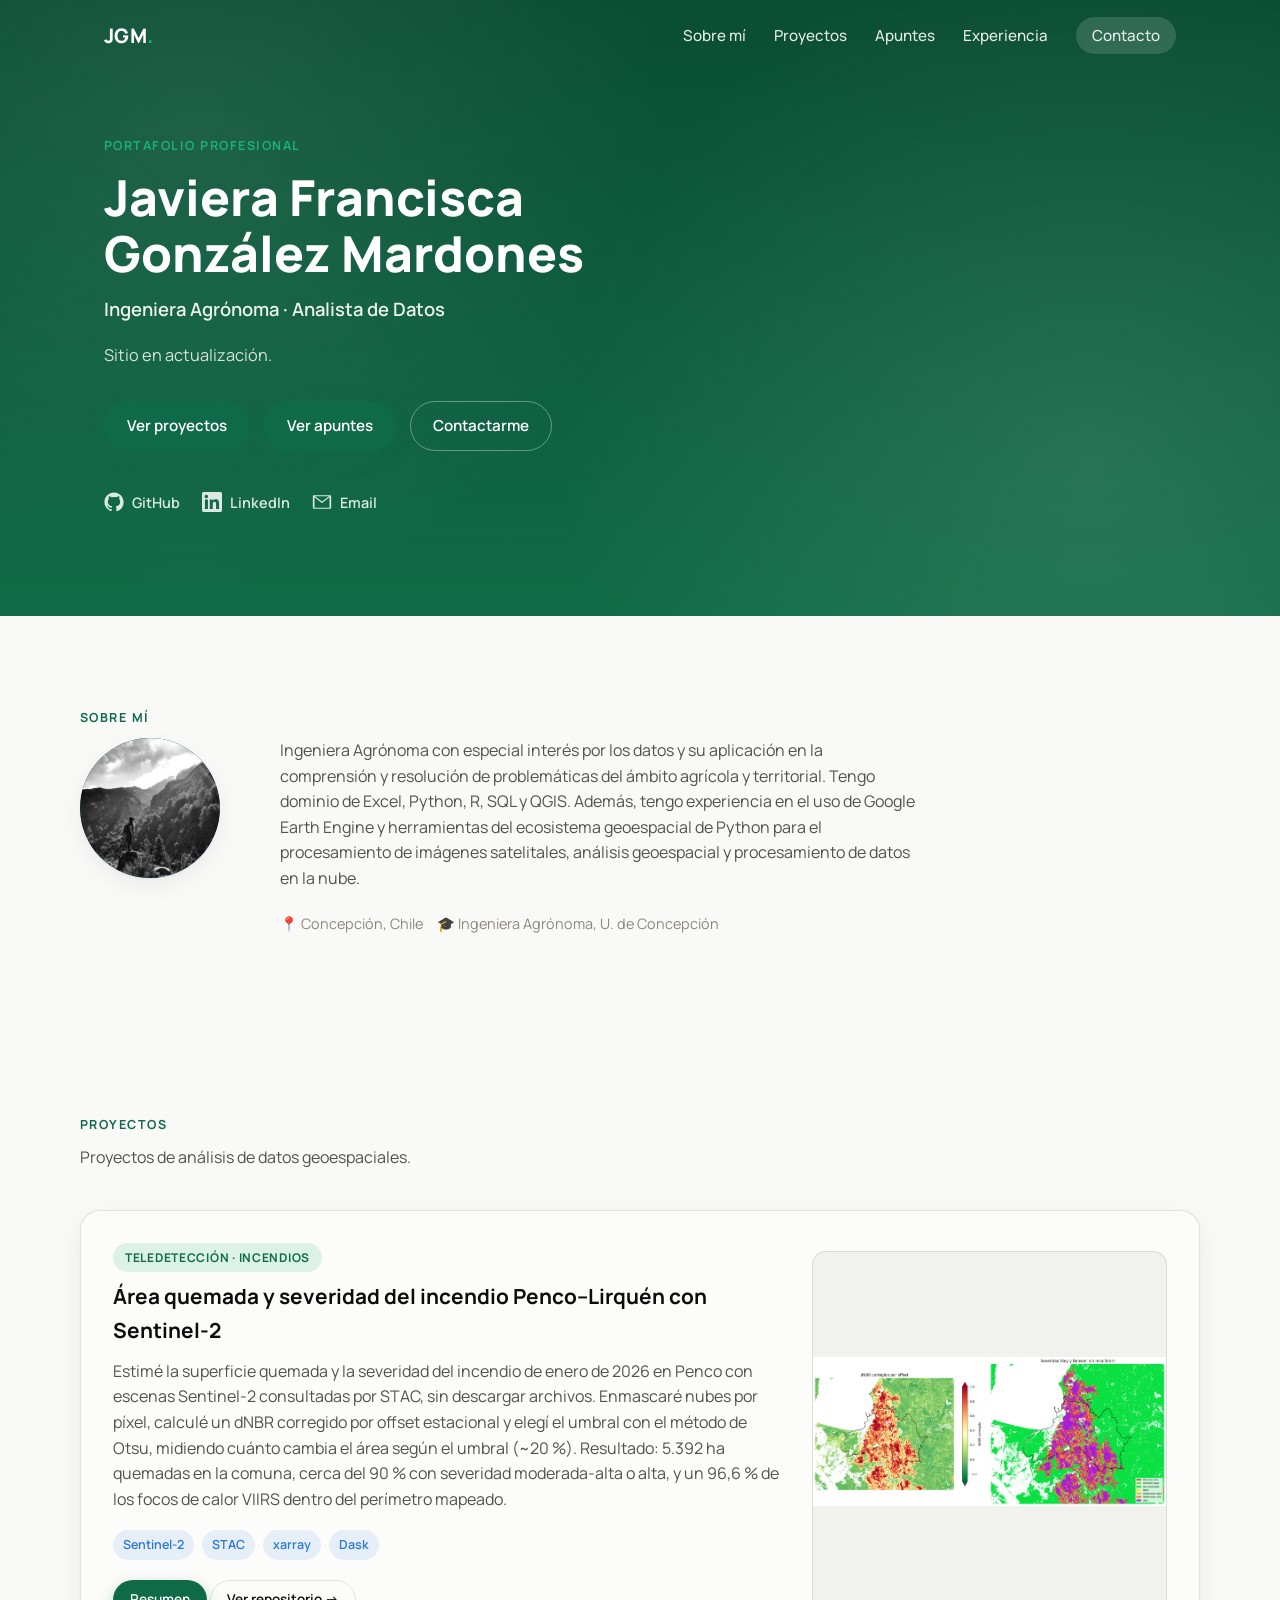
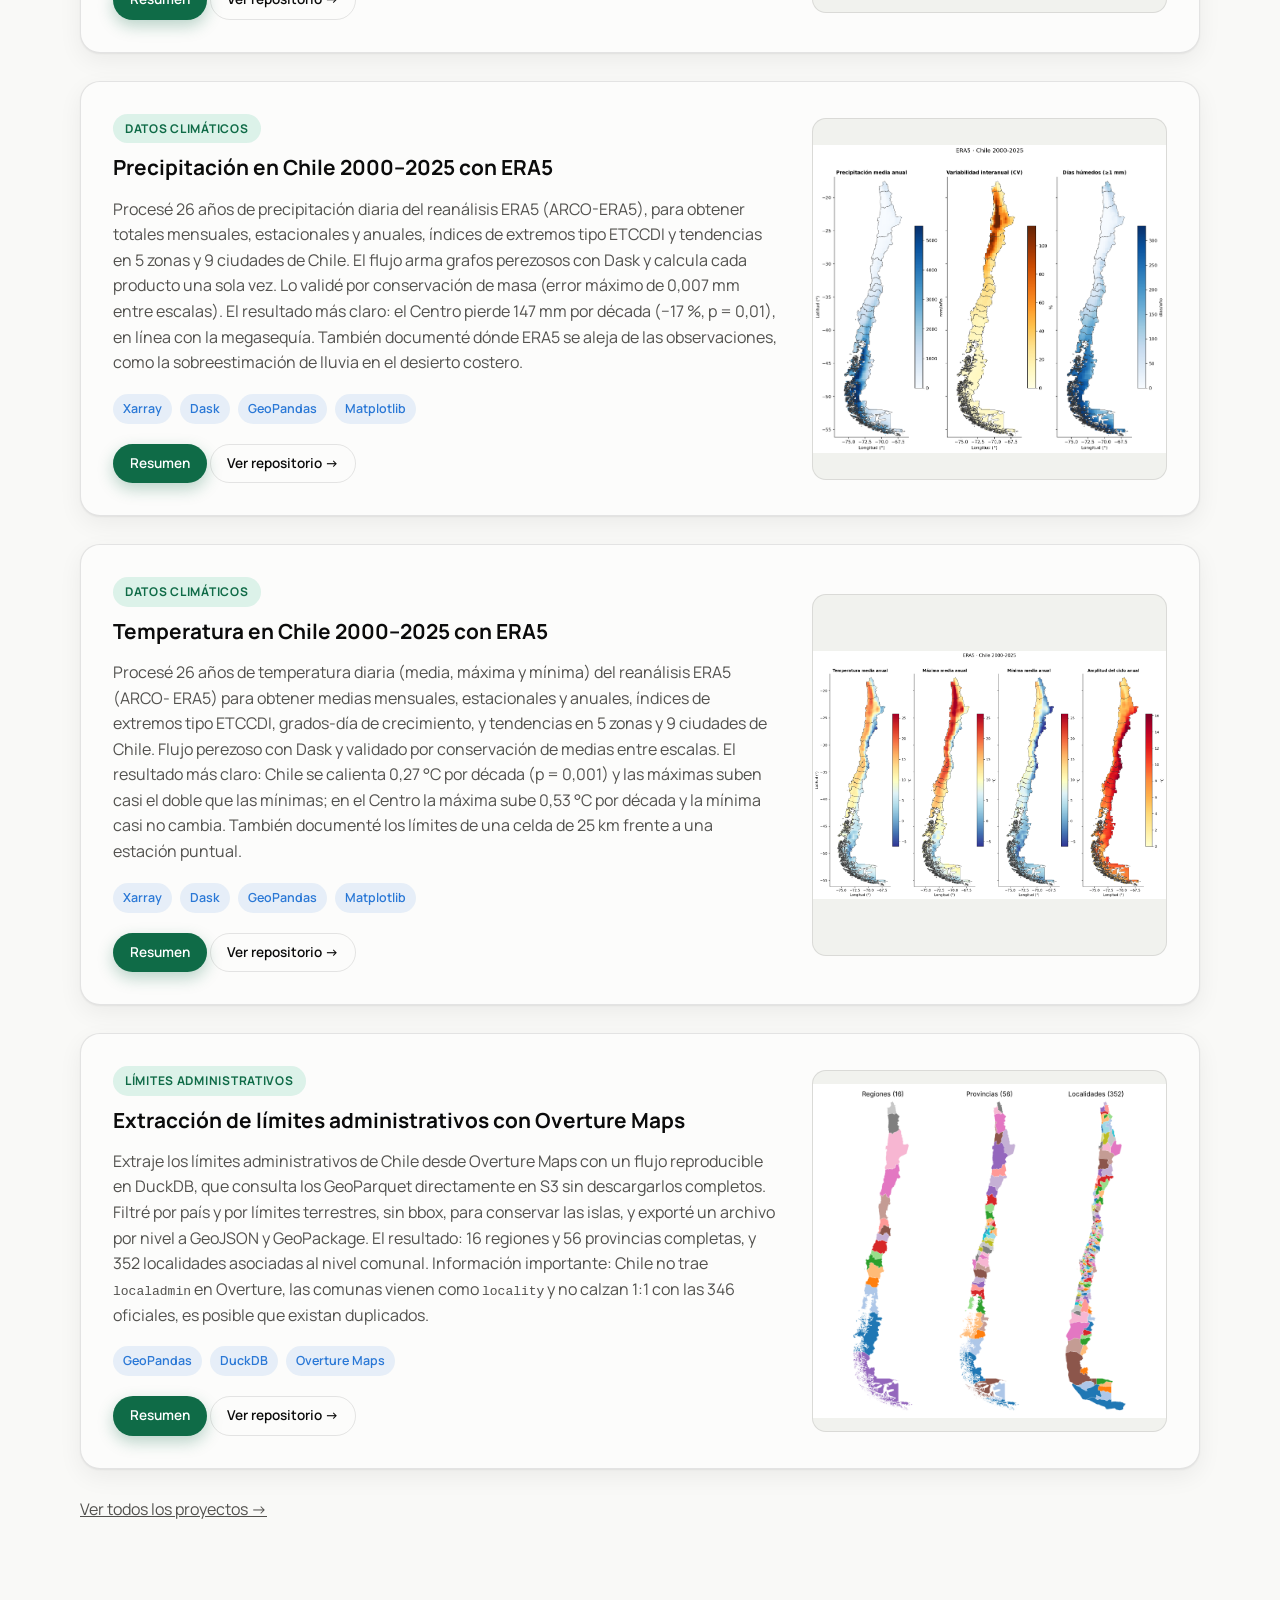
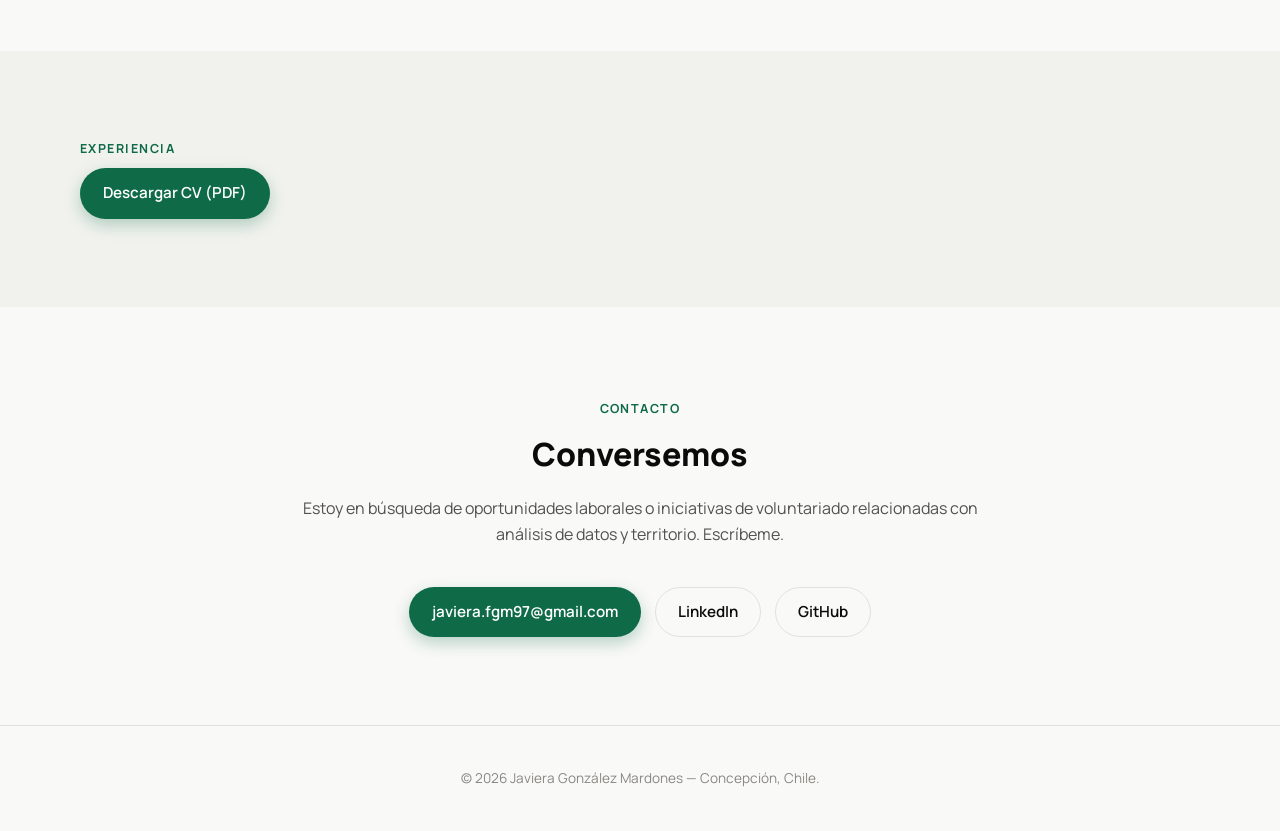
==== index.html @ 8bf99851 "act. foto perfil en index" ====
<!DOCTYPE html>
<html lang="es">
<head>
<meta charset="UTF-8">
<meta name="viewport" content="width=device-width, initial-scale=1.0">
<title>Javiera González Mardones — Portafolio</title>
<meta name="description" content="Portafolio de Javiera González Mardones, Ingeniera Agrónoma especializada en Ciencia de Datos para el sector agrícola y la gestión del territorio.">
<link rel="icon" href="assets/favicon.svg" type="image/svg+xml">
<link rel="preconnect" href="https://fonts.googleapis.com">
<link rel="preconnect" href="https://fonts.gstatic.com" crossorigin>
<link href="https://fonts.googleapis.com/css2?family=Manrope:wght@400;500;600;700;800&display=swap" rel="stylesheet">
<link rel="stylesheet" href="css/style.css">
</head>
<body>

<a class="skip-link" href="#contenido">Saltar al contenido</a>

<header class="site-header" id="inicio">
  <nav class="navbar" aria-label="Navegación principal">
    <a href="#inicio" class="logo">JGM<span class="logo-dot">.</span></a>
    <button class="nav-toggle" id="navToggle" aria-expanded="false" aria-controls="navMenu" aria-label="Abrir menú">
      <span></span><span></span><span></span>
    </button>
    <ul class="nav-menu" id="navMenu">
      <li><a href="#sobre-mi">Sobre mí</a></li>
      <li><a href="#proyectos">Proyectos</a></li>
      <li><a href="apuntes/">Apuntes</a></li>
      <li><a href="#experiencia">Experiencia</a></li>
      <li><a href="#contacto" class="nav-cta">Contacto</a></li>
    </ul>
  </nav>

  <div class="hero">
    <div class="hero-inner">
      <p class="hero-eyebrow">Portafolio profesional</p>
      <h1>Javiera Francisca<br>González Mardones</h1>
      <p class="hero-title">Ingeniera Agrónoma · Analista de Datos</p>
      <p class="hero-text">
        Sitio en actualización.
      </p>
      <div class="hero-actions">
        <a href="#proyectos" class="btn btn-primary">Ver proyectos</a>
        <a href="apuntes/" class="btn btn-primary">Ver apuntes</a>
        <a href="#contacto" class="btn btn-ghost">Contactarme</a>
      </div>
      <ul class="hero-social" aria-label="Enlaces sociales">
        <li>
          <a href="https://github.com/Zelaznog-J" target="_blank" rel="noopener">
            <svg viewBox="0 0 24 24" aria-hidden="true"><path d="M12 .5C5.65.5.5 5.65.5 12c0 5.08 3.29 9.39 7.86 10.91.58.11.79-.25.79-.56 0-.28-.01-1.02-.02-2-3.2.7-3.88-1.54-3.88-1.54-.52-1.33-1.28-1.68-1.28-1.68-1.04-.72.08-.7.08-.7 1.15.08 1.76 1.19 1.76 1.19 1.03 1.75 2.68 1.25 3.33.96.1-.75.4-1.25.73-1.53-2.55-.29-5.24-1.28-5.24-5.68 0-1.25.45-2.28 1.19-3.08-.12-.29-.51-1.46.11-3.05 0 0 .97-.31 3.18 1.18a11.1 11.1 0 0 1 5.79 0c2.2-1.49 3.17-1.18 3.17-1.18.63 1.59.24 2.76.12 3.05.74.8 1.19 1.83 1.19 3.08 0 4.41-2.7 5.38-5.27 5.67.42.36.78 1.07.78 2.16 0 1.56-.01 2.82-.01 3.2 0 .31.21.68.8.56A10.52 10.52 0 0 0 23.5 12C23.5 5.65 18.35.5 12 .5Z"/></svg>
            <span>GitHub</span>
          </a>
        </li>
        <li>
          <a href="https://www.linkedin.com/in/zelaznog-j" target="_blank" rel="noopener">
            <svg viewBox="0 0 24 24" aria-hidden="true"><path d="M20.45 20.45h-3.56v-5.57c0-1.33-.02-3.04-1.85-3.04-1.85 0-2.14 1.45-2.14 2.94v5.67H9.34V9h3.42v1.56h.05c.48-.9 1.64-1.85 3.38-1.85 3.61 0 4.28 2.38 4.28 5.47v6.27ZM5.34 7.43a2.07 2.07 0 1 1 0-4.13 2.07 2.07 0 0 1 0 4.13ZM7.12 20.45H3.56V9h3.56v11.45ZM22.22 0H1.77C.8 0 0 .78 0 1.75v20.5C0 23.22.8 24 1.77 24h20.45c.98 0 1.78-.78 1.78-1.75V1.75C24 .78 23.2 0 22.22 0Z"/></svg>
            <span>LinkedIn</span>
          </a>
        </li>
        <li>
          <a href="mailto:javiera.fgm97@gmail.com">
            <svg viewBox="0 0 24 24" aria-hidden="true"><path d="M2 4h20a1 1 0 0 1 1 1v14a1 1 0 0 1-1 1H2a1 1 0 0 1-1-1V5a1 1 0 0 1 1-1Zm19 2.4-8.53 6.4a1 1 0 0 1-1.2 0L3 6.4V19h18V6.4ZM3.5 5l8.5 6.4L20.5 5h-17Z"/></svg>
            <span>Email</span>
          </a>
        </li>
      </ul>
    </div>
  </div>
</header>

<main id="contenido">

  <section class="section" id="sobre-mi">
    <div class="section-inner reveal">
      <span class="section-kicker">Sobre mí</span>
      <div class="about-grid">
        <div class="about-avatar"><img src="assets/foto-perfil.png" alt="Fotografía de Javiera González Mardones" width="480" height="480"></div>
        <div class="about-body">
          <p>
            Ingeniera Agrónoma con especial interés por los datos y su aplicación 
            en la comprensión y resolución de problemáticas del ámbito agrícola y territorial. 
            Tengo dominio de Excel, Python, R, SQL y QGIS. Además, tengo experiencia en el
            uso de Google Earth Engine y herramientas del ecosistema geoespacial de Python para el 
            procesamiento de imágenes satelitales, análisis geoespacial y procesamiento de datos en la nube.
          </p>
          <div class="about-meta">
            <span>📍 Concepción, Chile</span>
            <span>🎓 Ingeniera Agrónoma, U. de Concepción</span>
          </div>
        </div>
      </div>
    </div>
  </section>

  <section class="section" id="proyectos">
    <div class="section-inner reveal">
      <span class="section-kicker">Proyectos</span>
      <p class="section-lead">
          Proyectos de análisis de datos geoespaciales.
      </p>
      
      <article class="project-featured">
        <div class="project-featured-text">
          <span class="project-tag">Teledetección · Incendios</span>
          <h3>Área quemada y severidad del incendio Penco–Lirquén con Sentinel-2</h3>
          <p>
            Estimé la superficie quemada y la severidad del incendio de
            enero de 2026 en Penco con escenas Sentinel-2 consultadas por
            STAC, sin descargar archivos. Enmascaré nubes por píxel, calculé
            un dNBR corregido por offset estacional y elegí el umbral con el
            método de Otsu, midiendo cuánto cambia el área según el umbral
            (~20 %). Resultado: 5.392 ha quemadas en la comuna, cerca del
            90 % con severidad moderada-alta o alta, y un 96,6 % de los
            focos de calor VIIRS dentro del perímetro mapeado.
          </p>
          <ul class="tool-list">
            <li>Sentinel-2</li>
            <li>STAC</li>
            <li>xarray</li>
            <li>Dask</li>
          </ul>
          <a class="btn btn-small btn-primary" href="proyectos/incendio-penco/">Resumen</a>
          <a class="btn btn-small btn-ghost" href="https://github.com/Zelaznog-J/incendio-penco-sentinel2" target="_blank" rel="noopener">Ver repositorio →</a>
        </div>
        <figure class="project-featured-image">
          <img src="proyectos/incendio-penco/img/01_dnbr_severidad.png" alt="Mapas de dNBR corregido y de severidad del incendio de Penco y Lirquén">
        </figure>
      </article>

      <article class="project-featured">
        <div class="project-featured-text">
          <span class="project-tag">Datos climáticos</span>
          <h3>Precipitación en Chile 2000–2025 con ERA5</h3>
          <p>
            Procesé 26 años de precipitación diaria del reanálisis ERA5 
            (ARCO-ERA5), para obtener totales mensuales, 
            estacionales y anuales, índices de extremos tipo ETCCDI y 
            tendencias en 5 zonas y 9 ciudades de Chile. El flujo arma 
            grafos perezosos con Dask y calcula cada producto una
            sola vez. Lo validé por conservación de masa (error máximo de
            0,007 mm entre escalas). El resultado más claro: el Centro pierde
            147 mm por década (−17 %, p = 0,01), en línea con la megasequía.
            También documenté dónde ERA5 se aleja de las observaciones, como
            la sobreestimación de lluvia en el desierto costero.
          </p>
          <ul class="tool-list">
            <li>Xarray</li>
            <li>Dask</li>
            <li>GeoPandas</li>
            <li>Matplotlib</li>

          </ul>
          <a class="btn btn-small btn-primary" href="proyectos/precipitacion-era5/">Resumen</a>
          <a class="btn btn-small btn-ghost" href="https://github.com/Zelaznog-J/exploring-era5-chile" target="_blank" rel="noopener">Ver repositorio →</a>
        </div>
        <figure class="project-featured-image">
          <img src="proyectos/precipitacion-era5/img/01_mapas_climatologia_anual.png" alt="Mapas de precipitación media anual, variabilidad interanual y días húmedos en Chile">
        </figure>
      </article>

      <article class="project-featured">
        <div class="project-featured-text">
          <span class="project-tag">Datos climáticos</span>
          <h3>Temperatura en Chile 2000–2025 con ERA5</h3>
          <p>
            Procesé 26 años de temperatura diaria (media, máxima y mínima) del
            reanálisis ERA5 (ARCO- ERA5) para obtener medias mensuales, estacionales
            y anuales, índices de extremos tipo ETCCDI, grados-día de
            crecimiento, y tendencias en 5 zonas y 9 ciudades de Chile.
            Flujo perezoso con Dask y validado por conservación de medias entre
            escalas. El resultado más claro: Chile se calienta 0,27 °C por
            década (p = 0,001) y las máximas suben casi el doble que las
            mínimas; en el Centro la máxima sube 0,53 °C por década y la
            mínima casi no cambia. También documenté los límites de una
            celda de 25 km frente a una estación puntual.
          </p>
          <ul class="tool-list">
            <li>Xarray</li>
            <li>Dask</li>
            <li>GeoPandas</li>
            <li>Matplotlib</li>

          </ul>
          <a class="btn btn-small btn-primary" href="proyectos/temperatura-era5/">Resumen</a>
          <a class="btn btn-small btn-ghost" href="https://github.com/Zelaznog-J/exploring-era5-chile" target="_blank" rel="noopener">Ver repositorio →</a>
        </div>
        <figure class="project-featured-image">
          <img src="proyectos/temperatura-era5/img/01_mapas_climatologia_anual.png" alt="Mapas de temperatura media, máxima y mínima anual y amplitud del ciclo anual en Chile">
        </figure>
      </article>

      <article class="project-featured">
        <div class="project-featured-text">
          <span class="project-tag">Límites administrativos</span>
          <h3>Extracción de límites administrativos con Overture Maps</h3>
          <p>
            Extraje los límites administrativos de Chile desde Overture Maps
            con un flujo reproducible en DuckDB, que consulta los
            GeoParquet directamente en S3 sin descargarlos completos. Filtré
            por país y por límites terrestres, sin bbox, para conservar las
            islas, y exporté un archivo por nivel a GeoJSON y GeoPackage. El
            resultado: 16 regiones y 56 provincias completas, y 352
            localidades asociadas al nivel comunal. Información importante:
            Chile no trae <code>localadmin</code> en Overture, las comunas
            vienen como <code>locality</code> y no calzan 1:1 con las 346
            oficiales, es posible que existan duplicados.
          </p>
          <ul class="tool-list">
            <li>GeoPandas</li>
            <li>DuckDB</li>
            <li>Overture Maps</li>
          </ul>
          <a class="btn btn-small btn-primary" href="proyectos/overture/">Resumen</a>
          <a class="btn btn-small btn-ghost" href="https://github.com/Zelaznog-J/adm_bounds_overture" target="_blank" rel="noopener">Ver repositorio →</a>
        </div>
        <figure class="project-featured-image">
          <img src="proyectos/overture/img/01_niveles_administrativos.png" alt="Mapa de Chile con límites administrativos de regiones, provincias y localidades extraídos de Overture Maps">
        </figure>
      </article>

      <p class="section-lead">
        <a href="proyectos/">Ver todos los proyectos →</a>
      </p>
    </div>
  </section>

  <section class="section section-alt" id="experiencia">
    <div class="section-inner reveal">
      <span class="section-kicker">Experiencia</span>
      <a class="btn btn-primary" href="assets/CV_Javiera_Gonzalez_Mardones.pdf" target="_blank" rel="noopener" download>Descargar CV (PDF)</a>
    </div>
  </section>

  <section class="section" id="contacto">
    <div class="section-inner reveal contact-inner">
      <span class="section-kicker">Contacto</span>
      <h2>Conversemos</h2>
      <p class="section-lead">
        Estoy en búsqueda de oportunidades laborales o iniciativas de
        voluntariado relacionadas con análisis de datos y territorio. Escríbeme.
      </p>
      <div class="contact-actions">
        <a class="btn btn-primary" href="mailto:javiera.fgm97@gmail.com">javiera.fgm97@gmail.com</a>
        <a class="btn btn-ghost" href="https://www.linkedin.com/in/zelaznog-j" target="_blank" rel="noopener">LinkedIn</a>
        <a class="btn btn-ghost" href="https://github.com/Zelaznog-J" target="_blank" rel="noopener">GitHub</a>
      </div>
    </div>
  </section>

</main>

<footer class="site-footer">
  <p>© <span id="year"></span> Javiera González Mardones — Concepción, Chile.</p>
</footer>

<script src="js/main.js"></script>
</body>
</html>
---- css/style.css ----
/* =========================================================
   Portafolio — Javiera González Mardones
   Design tokens (light default, dark via prefers-color-scheme)
   ========================================================= */
:root {
  color-scheme: light;
  --brand:        #0f6b47;
  --brand-dark:   #0a4d33;
  --brand-light:  #1baf7a;
  --accent-blue:  #2a78d6;
  --accent-aqua:  #1baf7a;

  --page:         #f9f9f7;
  --surface:      #fcfcfb;
  --surface-alt:  #f1f2ee;
  --text-primary: #0b0b0b;
  --text-secondary: #52514e;
  --text-muted:   #898781;
  --border:       rgba(11,11,11,0.10);
  --gridline:     #e1e0d9;

  --radius-lg: 20px;
  --radius-md: 14px;
  --radius-sm: 8px;
  --shadow-card: 0 1px 2px rgba(11,11,11,0.06), 0 8px 24px rgba(11,11,11,0.06);
  --font-ui: 'Manrope', system-ui, -apple-system, 'Segoe UI', sans-serif;
}

@media (prefers-color-scheme: dark) {
  :root:not([data-theme="light"]) {
    color-scheme: dark;
    --brand:        #1baf7a;
    --brand-dark:   #0f6b47;
    --brand-light:  #3fd39a;
    --accent-blue:  #3987e5;
    --accent-aqua:  #199e70;

    --page:         #0d0d0d;
    --surface:      #1a1a19;
    --surface-alt:  #17201b;
    --text-primary: #ffffff;
    --text-secondary: #c3c2b7;
    --text-muted:   #898781;
    --border:       rgba(255,255,255,0.10);
    --gridline:     #2c2c2a;
  }
}

* { box-sizing: border-box; }
html { scroll-behavior: smooth; }

body {
  margin: 0;
  background: var(--page);
  color: var(--text-primary);
  font-family: var(--font-ui);
  line-height: 1.6;
  -webkit-font-smoothing: antialiased;
}

img, svg { max-width: 100%; display: block; }
a { color: inherit; }

.skip-link {
  position: absolute;
  left: -999px;
  top: 0;
  background: var(--brand);
  color: #fff;
  padding: 10px 16px;
  border-radius: var(--radius-sm);
  z-index: 100;
}
.skip-link:focus { left: 16px; top: 16px; }

/* ---------- Buttons ---------- */
.btn {
  display: inline-flex;
  align-items: center;
  gap: 8px;
  padding: 12px 22px;
  border-radius: 999px;
  font-weight: 600;
  font-size: 0.95rem;
  text-decoration: none;
  border: 1px solid transparent;
  transition: transform 0.15s ease, box-shadow 0.15s ease, background 0.15s ease;
}
.btn:hover { transform: translateY(-1px); }
.btn-primary {
  background: var(--brand);
  color: #fff;
  box-shadow: 0 6px 16px rgba(15,107,71,0.28);
}
.btn-primary:hover { background: var(--brand-dark); }
.btn-ghost {
  background: transparent;
  color: var(--text-primary);
  border-color: var(--border);
}
.btn-ghost:hover { border-color: var(--brand); color: var(--brand); }
.btn-small { padding: 8px 16px; font-size: 0.85rem; }

/* ---------- Header / Nav ---------- */
.site-header {
  background: linear-gradient(180deg, var(--brand-dark) 0%, var(--brand) 100%);
  color: #fff;
  position: relative;
  overflow: hidden;
}
.site-header::after {
  content: "";
  position: absolute;
  inset: 0;
  background-image:
    radial-gradient(circle at 15% 20%, rgba(255,255,255,0.08) 0, transparent 40%),
    radial-gradient(circle at 85% 75%, rgba(255,255,255,0.10) 0, transparent 45%);
  pointer-events: none;
}

.navbar {
  max-width: 1120px;
  margin: 0 auto;
  padding: 20px 24px;
  display: flex;
  align-items: center;
  justify-content: space-between;
  position: relative;
  z-index: 2;
}
.logo {
  font-weight: 800;
  font-size: 1.25rem;
  text-decoration: none;
  color: #fff;
  letter-spacing: 0.02em;
}
.logo-dot { color: var(--brand-light); }

.nav-menu {
  list-style: none;
  display: flex;
  gap: 28px;
  margin: 0;
  padding: 0;
  align-items: center;
}
.nav-menu a {
  text-decoration: none;
  color: rgba(255,255,255,0.88);
  font-weight: 500;
  font-size: 0.95rem;
}
.nav-menu a:hover { color: #fff; }
.nav-cta {
  background: rgba(255,255,255,0.14);
  padding: 8px 16px;
  border-radius: 999px;
}

.nav-toggle {
  display: none;
  flex-direction: column;
  justify-content: center;
  gap: 5px;
  width: 40px;
  height: 40px;
  background: transparent;
  border: none;
  cursor: pointer;
  z-index: 3;
}
.nav-toggle span {
  display: block;
  height: 2px;
  background: #fff;
  border-radius: 2px;
  transition: transform 0.2s ease, opacity 0.2s ease;
}

.hero {
  max-width: 1120px;
  margin: 0 auto;
  padding: 64px 24px 96px;
  position: relative;
  z-index: 2;
}
.hero-inner { max-width: 640px; }
.hero-eyebrow {
  text-transform: uppercase;
  letter-spacing: 0.12em;
  font-size: 0.78rem;
  font-weight: 700;
  color: var(--brand-light);
  margin: 0 0 14px;
}
.hero h1 {
  font-size: clamp(2rem, 4.5vw, 3.1rem);
  line-height: 1.12;
  margin: 0 0 14px;
  font-weight: 800;
}
.hero-title {
  font-size: 1.15rem;
  font-weight: 600;
  color: rgba(255,255,255,0.92);
  margin: 0 0 18px;
}
.hero-text {
  color: rgba(255,255,255,0.82);
  font-size: 1.02rem;
  margin: 0 0 32px;
}
.hero-actions {
  display: flex;
  flex-wrap: wrap;
  gap: 14px;
  margin-bottom: 40px;
}
.hero-actions .btn-ghost {
  color: #fff;
  border-color: rgba(255,255,255,0.35);
}
.hero-actions .btn-ghost:hover {
  border-color: #fff;
  color: #fff;
  background: rgba(255,255,255,0.08);
}

.hero-social {
  list-style: none;
  display: flex;
  gap: 22px;
  padding: 0;
  margin: 0;
}
.hero-social a {
  display: inline-flex;
  align-items: center;
  gap: 8px;
  text-decoration: none;
  color: rgba(255,255,255,0.85);
  font-size: 0.9rem;
  font-weight: 600;
}
.hero-social a:hover { color: #fff; }
.hero-social svg { width: 20px; height: 20px; fill: currentColor; }

/* ---------- Sections ---------- */
.section { padding: 88px 24px; }
.section-alt { background: var(--surface-alt); }
.section-inner { max-width: 1120px; margin: 0 auto; }
.section-kicker {
  display: inline-block;
  text-transform: uppercase;
  letter-spacing: 0.12em;
  font-size: 0.78rem;
  font-weight: 700;
  color: var(--brand);
  margin-bottom: 10px;
}
#experiencia .section-kicker { display: block; }
.section h2 {
  font-size: clamp(1.5rem, 3vw, 2rem);
  margin: 0 0 16px;
  font-weight: 800;
}
.section-lead {
  color: var(--text-secondary);
  max-width: 680px;
  margin: 0 0 40px;
}

/* ---------- About ---------- */
.about-grid {
  display: grid;
  grid-template-columns: 160px 1fr;
  gap: 40px;
  align-items: start;
}
.about-avatar {
  width: 140px;
  height: 140px;
  border-radius: 50%;
  background: linear-gradient(135deg, var(--brand) 0%, var(--accent-blue) 100%);
  color: #fff;
  display: flex;
  align-items: center;
  justify-content: center;
  font-weight: 800;
  font-size: 1.8rem;
  letter-spacing: 0.04em;
  box-shadow: var(--shadow-card);
  overflow: hidden;
}
.about-avatar img {
  width: 100%;
  height: 100%;
  object-fit: cover;
  border-radius: 50%;
  display: block;
}
.about-body p { color: var(--text-secondary); margin: 0 0 16px; max-width: 640px; }
.about-meta {
  display: flex;
  flex-wrap: wrap;
  gap: 14px;
  margin-top: 20px;
  font-size: 0.9rem;
  color: var(--text-muted);
}

/* ---------- Skills ---------- */
.skills-grid {
  display: grid;
  grid-template-columns: repeat(auto-fit, minmax(220px, 1fr));
  gap: 20px;
}
.skill-card {
  background: var(--surface);
  border: 1px solid var(--border);
  border-radius: var(--radius-md);
  padding: 22px;
}
.skill-card h3 { margin: 0 0 14px; font-size: 1.02rem; }
.chip-list { list-style: none; margin: 0; padding: 0; display: flex; flex-wrap: wrap; gap: 8px; }
.chip {
  background: var(--surface-alt);
  border: 1px solid var(--border);
  color: var(--text-secondary);
  font-size: 0.82rem;
  font-weight: 600;
  padding: 6px 12px;
  border-radius: 999px;
}

/* ---------- Projects ---------- */
.project-featured {
  display: grid;
  grid-template-columns: minmax(0, 1.5fr) minmax(260px, 0.8fr);
  gap: 32px;
  background: var(--surface);
  border: 1px solid var(--border);
  border-radius: var(--radius-lg);
  padding: 32px;
  box-shadow: var(--shadow-card);
  margin-bottom: 28px;
  align-items: center;
}
.project-featured-image {
  display: flex;
  align-items: center;
  justify-content: center;
  margin: 0;
  overflow: hidden;
  background: var(--surface-alt);
  border: 1px solid var(--border);
  border-radius: var(--radius-md);
}
.project-featured-image img {
  display: block;
  width: 100%;
  height: clamp(220px, 32vw, 360px);
  object-fit: contain;
}
.project-featured-text h3 { margin: 8px 0 12px; font-size: 1.3rem; }
.project-featured-text p { color: var(--text-secondary); margin: 0 0 18px; }
.project-tag {
  display: inline-block;
  background: rgba(27,175,122,0.14);
  color: var(--brand);
  font-size: 0.75rem;
  font-weight: 700;
  text-transform: uppercase;
  letter-spacing: 0.06em;
  padding: 5px 12px;
  border-radius: 999px;
}
.tool-list {
  list-style: none;
  display: flex;
  flex-wrap: wrap;
  gap: 8px;
  padding: 0;
  margin: 0 0 20px;
}
.tool-list li {
  font-size: 0.78rem;
  font-weight: 600;
  color: var(--accent-blue);
  background: rgba(42,120,214,0.10);
  padding: 5px 10px;
  border-radius: 999px;
}
#map {
  height: 300px;
  border-radius: var(--radius-md);
  border: 1px solid var(--border);
}
.map-legend {
  list-style: none;
  display: flex;
  flex-wrap: wrap;
  gap: 14px;
  padding: 0;
  margin: 12px 2px 0;
  font-size: 0.82rem;
  color: var(--text-secondary);
}
.map-legend li { display: inline-flex; align-items: center; gap: 6px; }
.map-legend .swatch {
  width: 12px;
  height: 12px;
  border-radius: 3px;
  display: inline-block;
}
.map-caption {
  font-size: 0.78rem;
  color: var(--text-muted);
  margin: 8px 2px 0;
}

.project-grid {
  display: grid;
  grid-template-columns: repeat(auto-fit, minmax(300px, 1fr));
  gap: 24px;
}
.project-card {
  background: var(--surface);
  border: 1px solid var(--border);
  border-radius: var(--radius-lg);
  padding: 26px;
  box-shadow: var(--shadow-card);
  display: flex;
  flex-direction: column;
}
.project-card h3 { margin: 10px 0 10px; font-size: 1.08rem; }
.project-card p { color: var(--text-secondary); margin: 0 0 16px; flex-grow: 0; }
.chart-wrap { margin-bottom: 18px; }
.project-card .tool-list { margin-top: auto; margin-bottom: 18px; }

/* ---------- Experience ---------- */
.exp-grid {
  display: grid;
  grid-template-columns: repeat(auto-fit, minmax(240px, 1fr));
  gap: 20px;
}
.exp-card {
  background: var(--surface);
  border: 1px solid var(--border);
  border-left: 4px solid var(--brand);
  border-radius: var(--radius-md);
  padding: 22px;
}
.exp-card h3 { margin: 0 0 10px; font-size: 1.02rem; }
.exp-card p { margin: 0; color: var(--text-secondary); font-size: 0.92rem; }

/* ---------- Contact ---------- */
.contact-inner { text-align: center; }
.contact-inner .section-lead { margin-left: auto; margin-right: auto; }
.contact-actions {
  display: flex;
  flex-wrap: wrap;
  justify-content: center;
  gap: 14px;
}

/* ---------- Footer ---------- */
.site-footer {
  text-align: center;
  padding: 28px 24px;
  color: var(--text-muted);
  font-size: 0.85rem;
  border-top: 1px solid var(--border);
}

/* ---------- Scroll reveal ---------- */
.reveal {
  opacity: 0;
  transform: translateY(16px);
  transition: opacity 0.6s ease, transform 0.6s ease;
}
.reveal.is-visible { opacity: 1; transform: translateY(0); }

/* ---------- Responsive ---------- */
@media (max-width: 860px) {
  .about-grid { grid-template-columns: 1fr; }
  .about-avatar { width: 100px; height: 100px; font-size: 1.4rem; }
  .project-featured { grid-template-columns: 1fr; }
  .project-featured-image img { height: 260px; }
}

@media (max-width: 720px) {
  .nav-toggle { display: flex; }
  .nav-menu {
    position: absolute;
    top: 100%;
    left: 0;
    right: 0;
    flex-direction: column;
    align-items: flex-start;
    gap: 4px;
    background: var(--brand-dark);
    padding: 16px 24px 24px;
    max-height: 0;
    overflow: hidden;
    transition: max-height 0.25s ease;
  }
  .nav-menu.is-open { max-height: 320px; padding-top: 16px; }
  .nav-menu li { width: 100%; }
  .nav-menu a { display: block; padding: 10px 0; }
  .nav-cta { display: inline-block; }
}
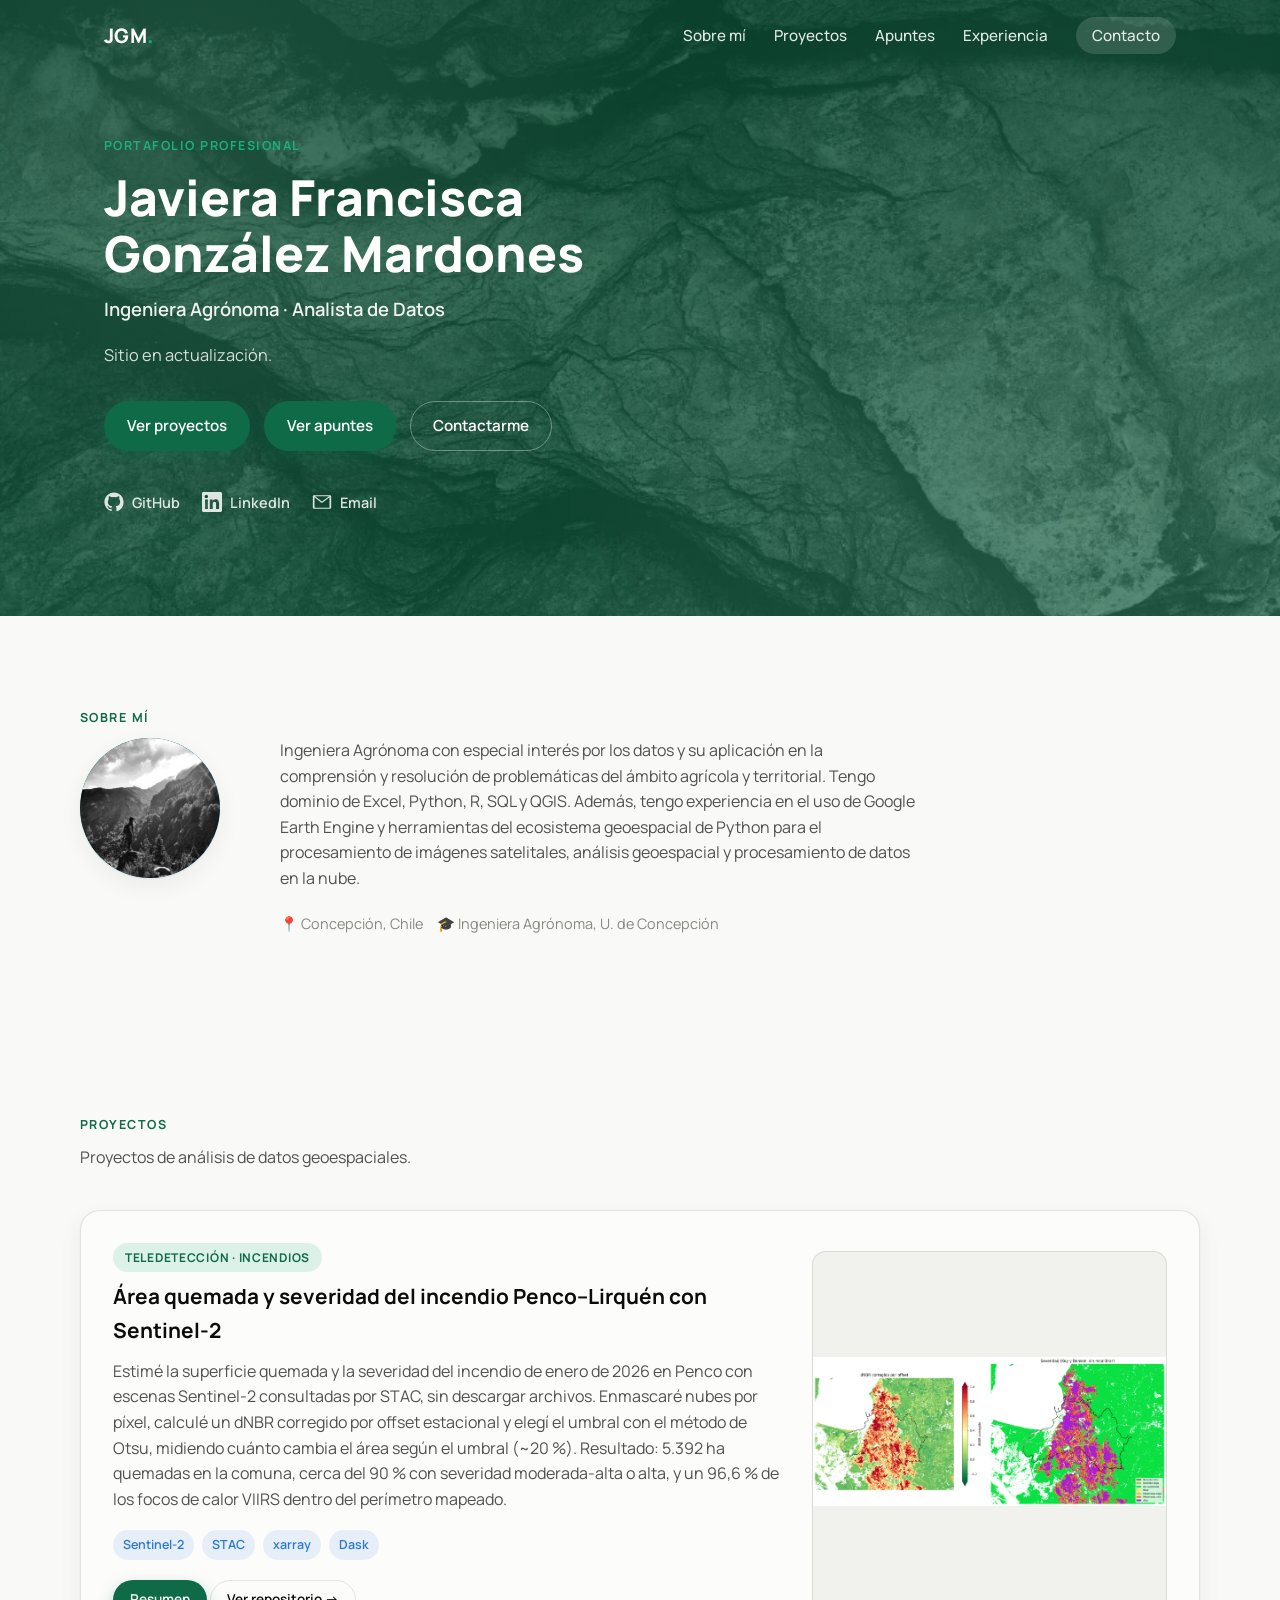
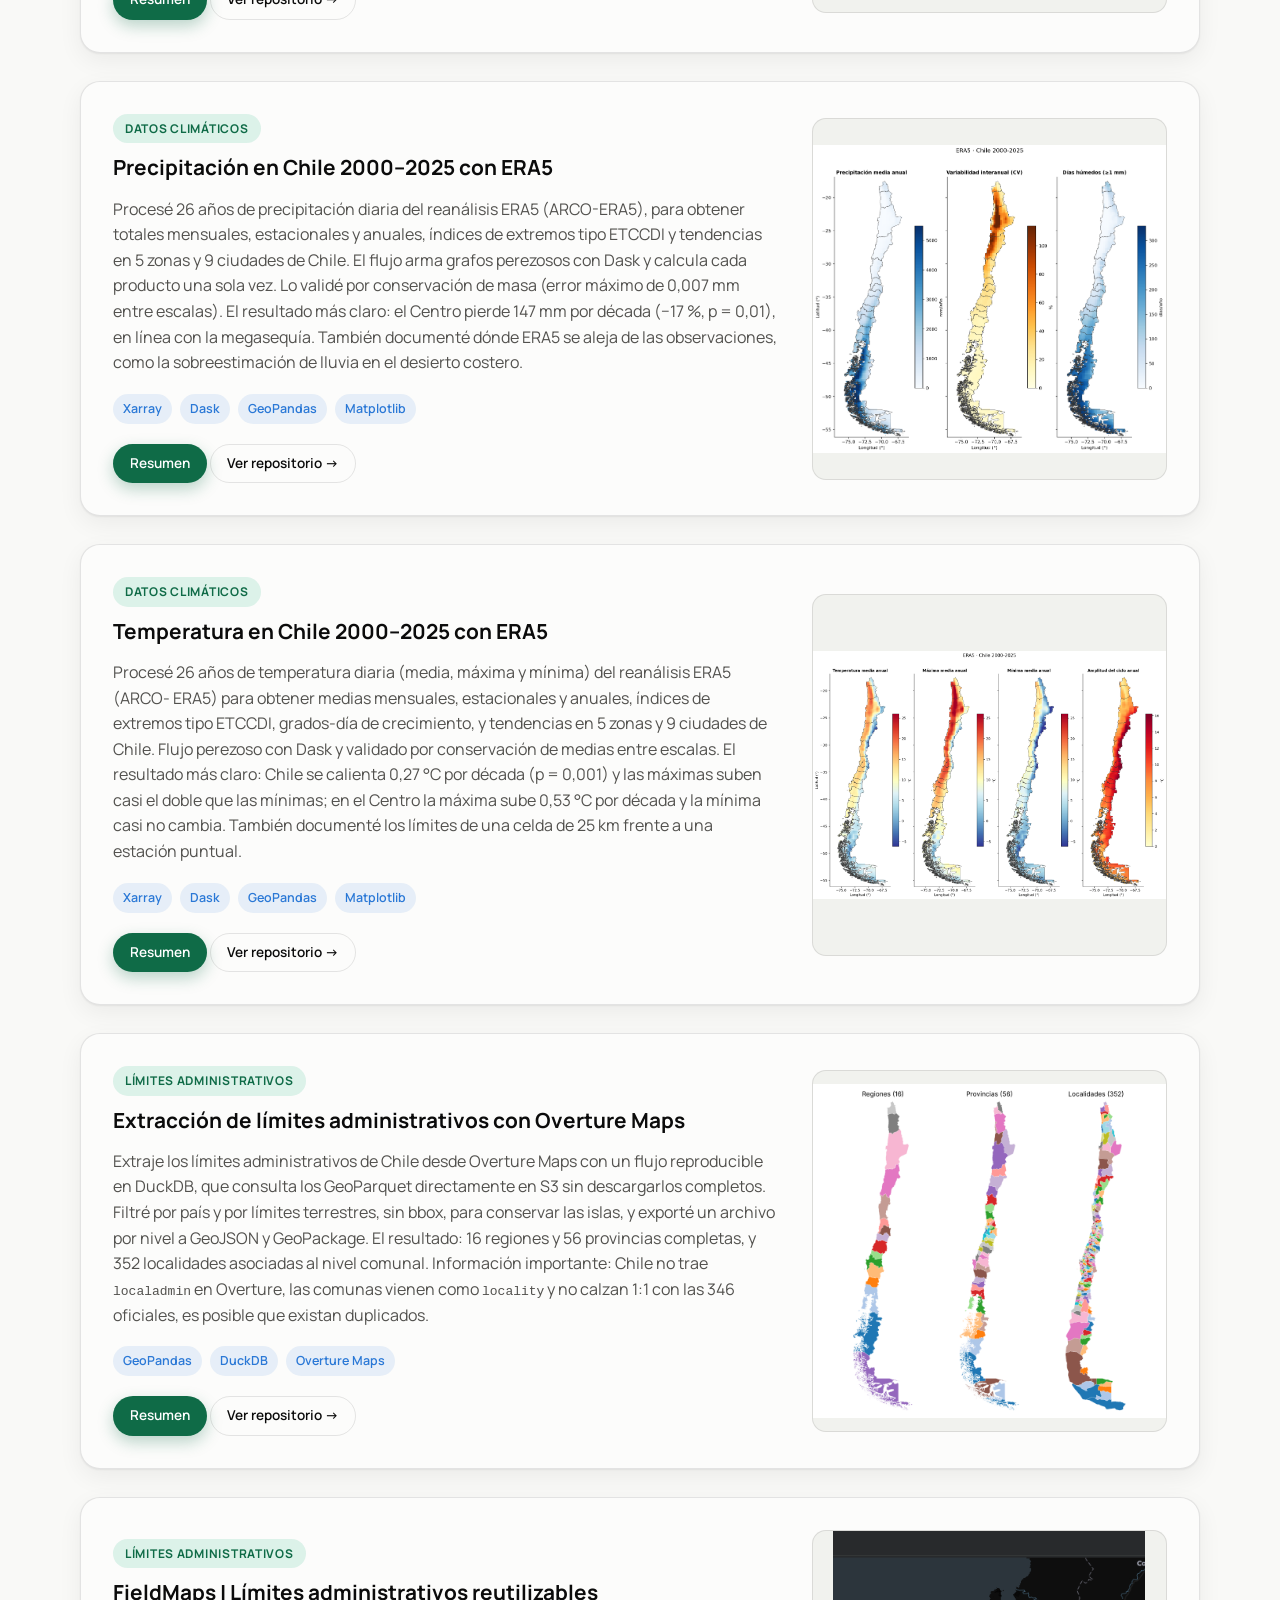
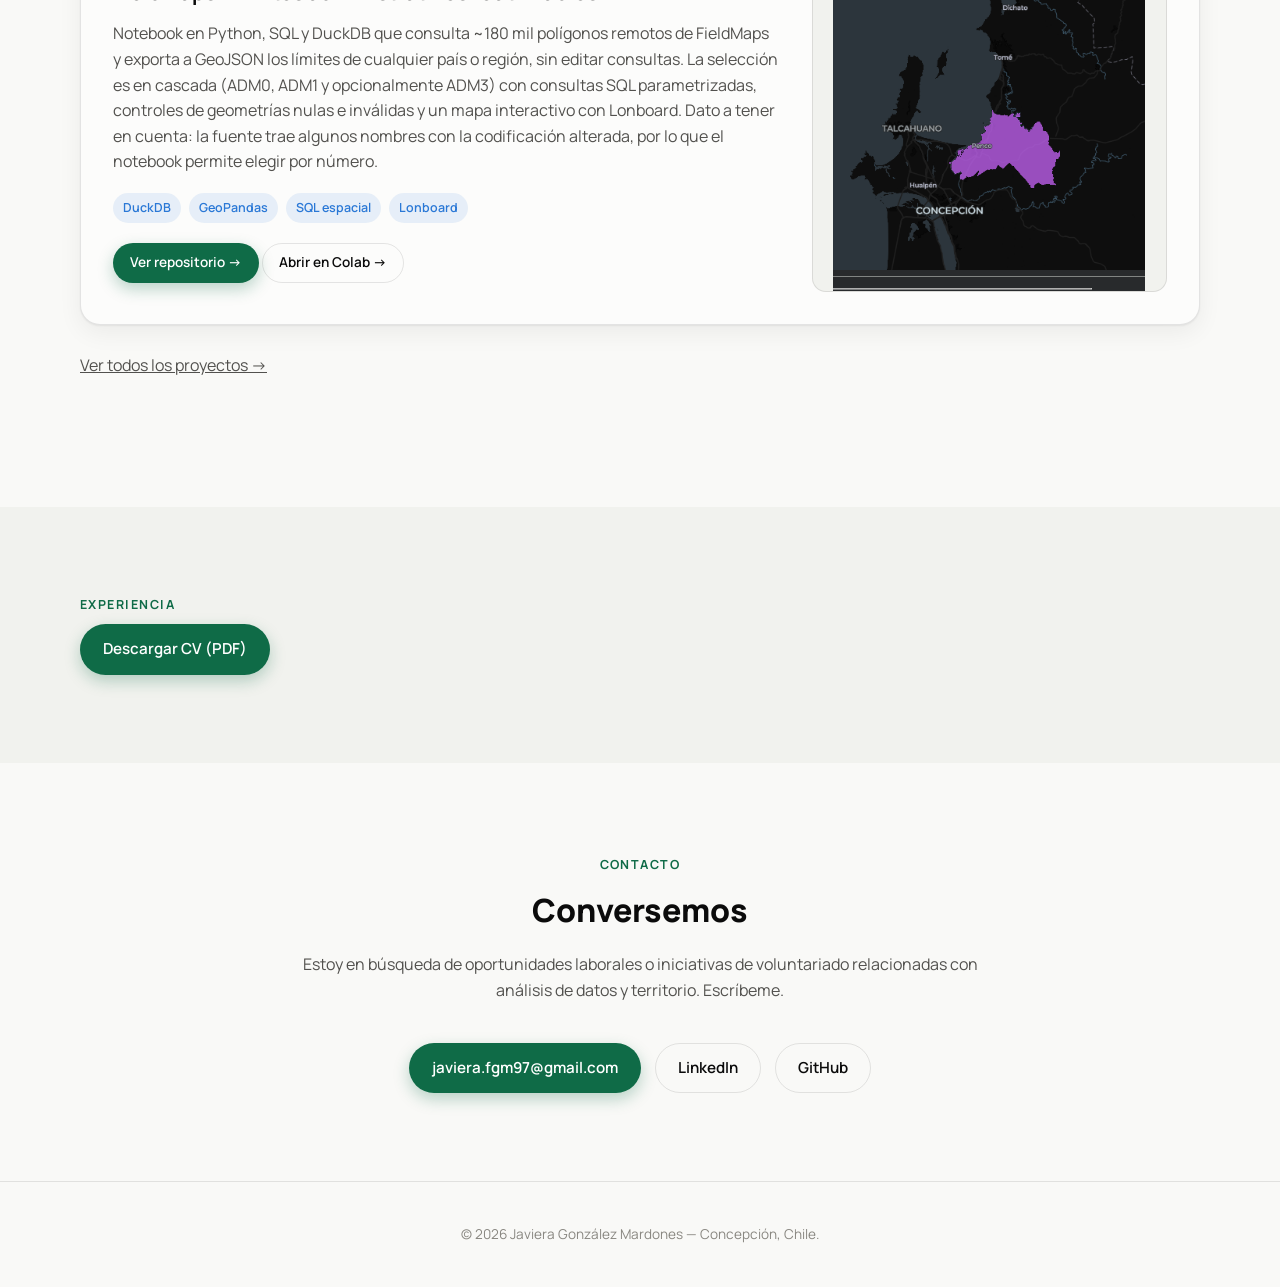
==== commit 4c0aa704: "add proyect" ====
--- a/index.html
+++ b/index.html
@@ -217,6 +217,34 @@
         </figure>
       </article>
 
+      <article class="project-featured">
+        <div class="project-featured-text">
+          <span class="project-tag">Límites administrativos</span>
+          <h3>FieldMaps | Límites administrativos reutilizables</h3>
+          <p>
+            Notebook en Python, SQL y DuckDB que consulta ~180 mil polígonos
+            remotos de FieldMaps y exporta a GeoJSON los límites de cualquier
+            país o región, sin editar consultas. La selección es en cascada
+            (ADM0, ADM1 y opcionalmente ADM3) con consultas SQL parametrizadas,
+            controles de geometrías nulas e inválidas y un mapa interactivo
+            con Lonboard. Dato a tener en cuenta: la fuente trae algunos
+            nombres con la codificación alterada, por lo que el notebook
+            permite elegir por número.
+          </p>
+          <ul class="tool-list">
+            <li>DuckDB</li>
+            <li>GeoPandas</li>
+            <li>SQL espacial</li>
+            <li>Lonboard</li>
+          </ul>
+          <a class="btn btn-small btn-primary" href="https://github.com/Zelaznog-J/fieldmaps_boundaries" target="_blank" rel="noopener">Ver repositorio →</a>
+          <a class="btn btn-small btn-ghost" href="https://colab.research.google.com/github/Zelaznog-J/fieldmaps_boundaries/blob/main/FieldMaps_geoboundaries_reutilizable.ipynb" target="_blank" rel="noopener">Abrir en Colab →</a>
+        </div>
+        <figure class="project-featured-image">
+          <img src="img/fieldmaps-penco.png" alt="Mapa interactivo de la comuna de Penco, Región del Biobío, generado con Lonboard a partir de los límites de FieldMaps">
+        </figure>
+      </article>
+
       <p class="section-lead">
         <a href="proyectos/">Ver todos los proyectos →</a>
       </p>
--- a/css/style.css
+++ b/css/style.css
@@ -103,7 +103,17 @@
 
 /* ---------- Header / Nav ---------- */
 .site-header {
-  background: linear-gradient(180deg, var(--brand-dark) 0%, var(--brand) 100%);
+  background-color: var(--brand-dark); /* respaldo mientras carga la imagen */
+  background-image:
+    linear-gradient(
+      180deg,
+      color-mix(in srgb, var(--brand-dark) 80%, transparent) 0%,
+      color-mix(in srgb, var(--brand) 60%, transparent) 100%
+    ),
+    url("../img/hero.webp");
+  background-size: cover;
+  background-position: center;
+  background-repeat: no-repeat;
   color: #fff;
   position: relative;
   overflow: hidden;
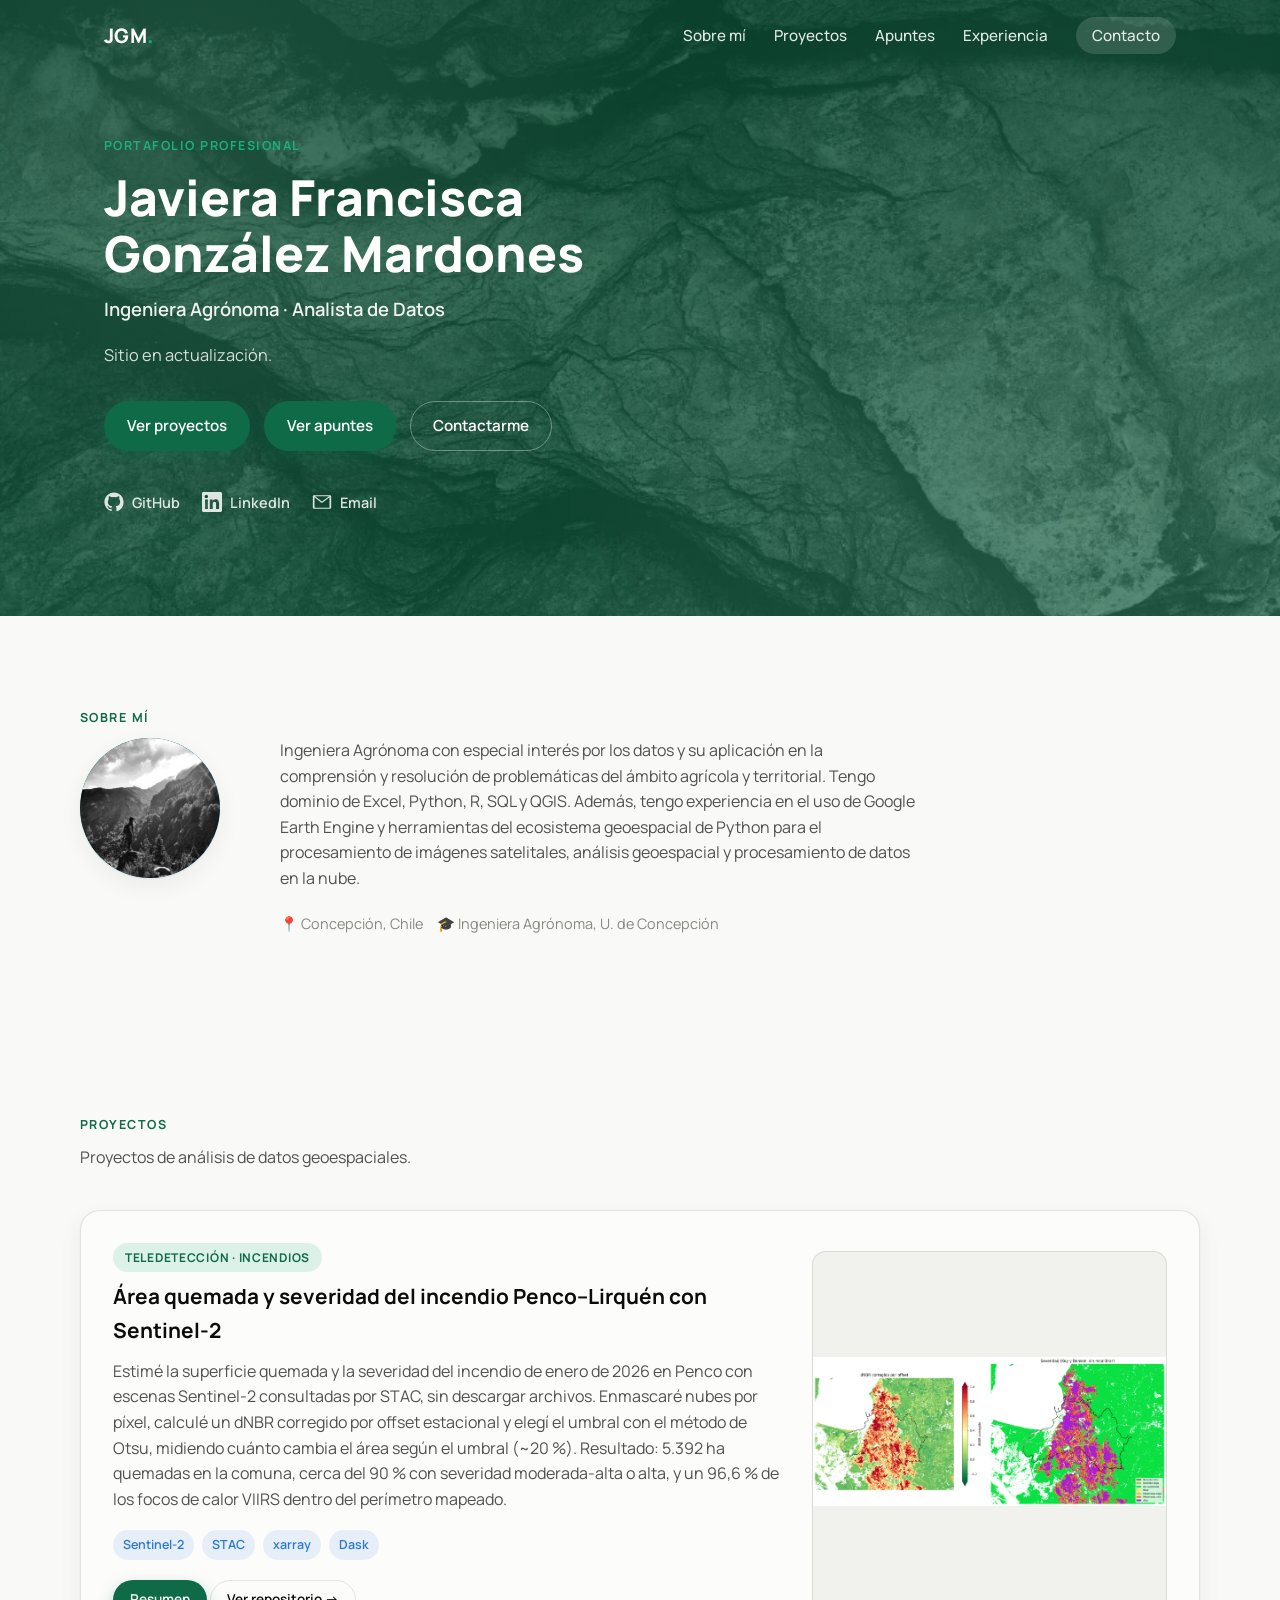
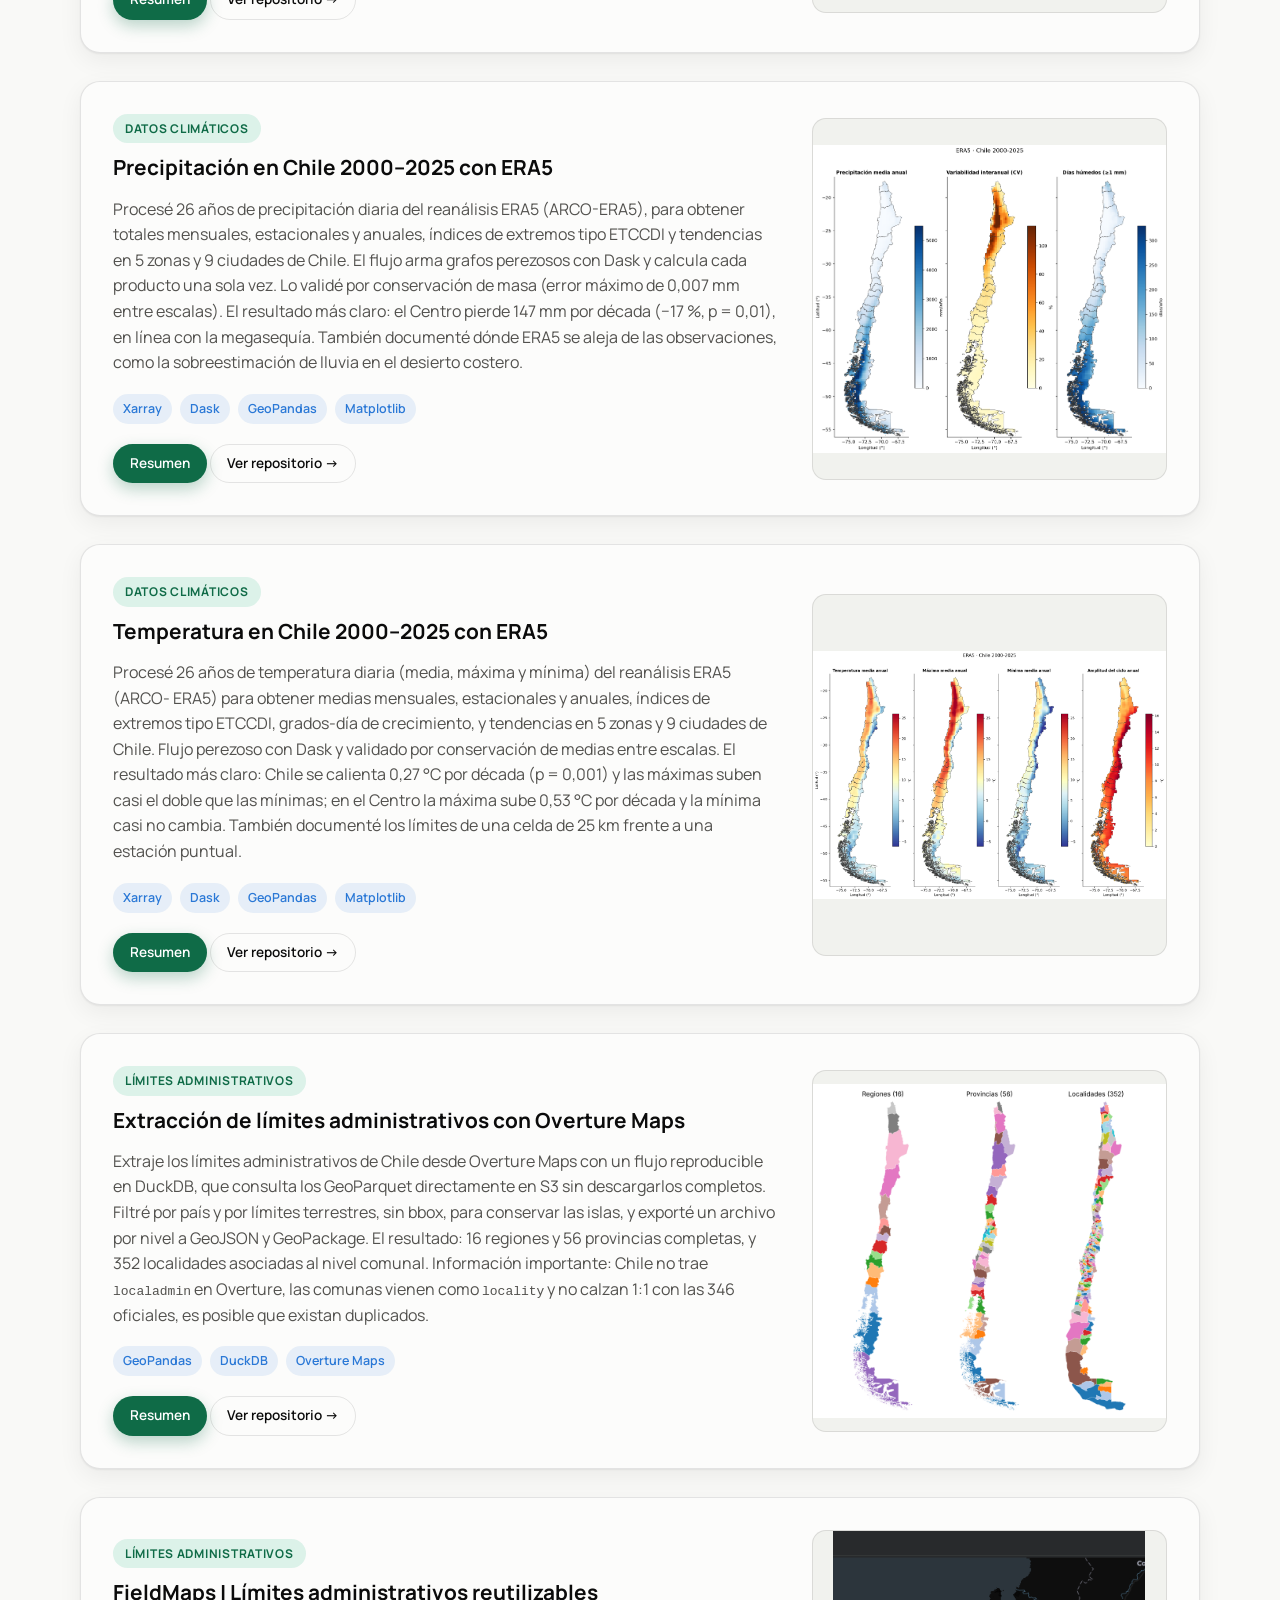
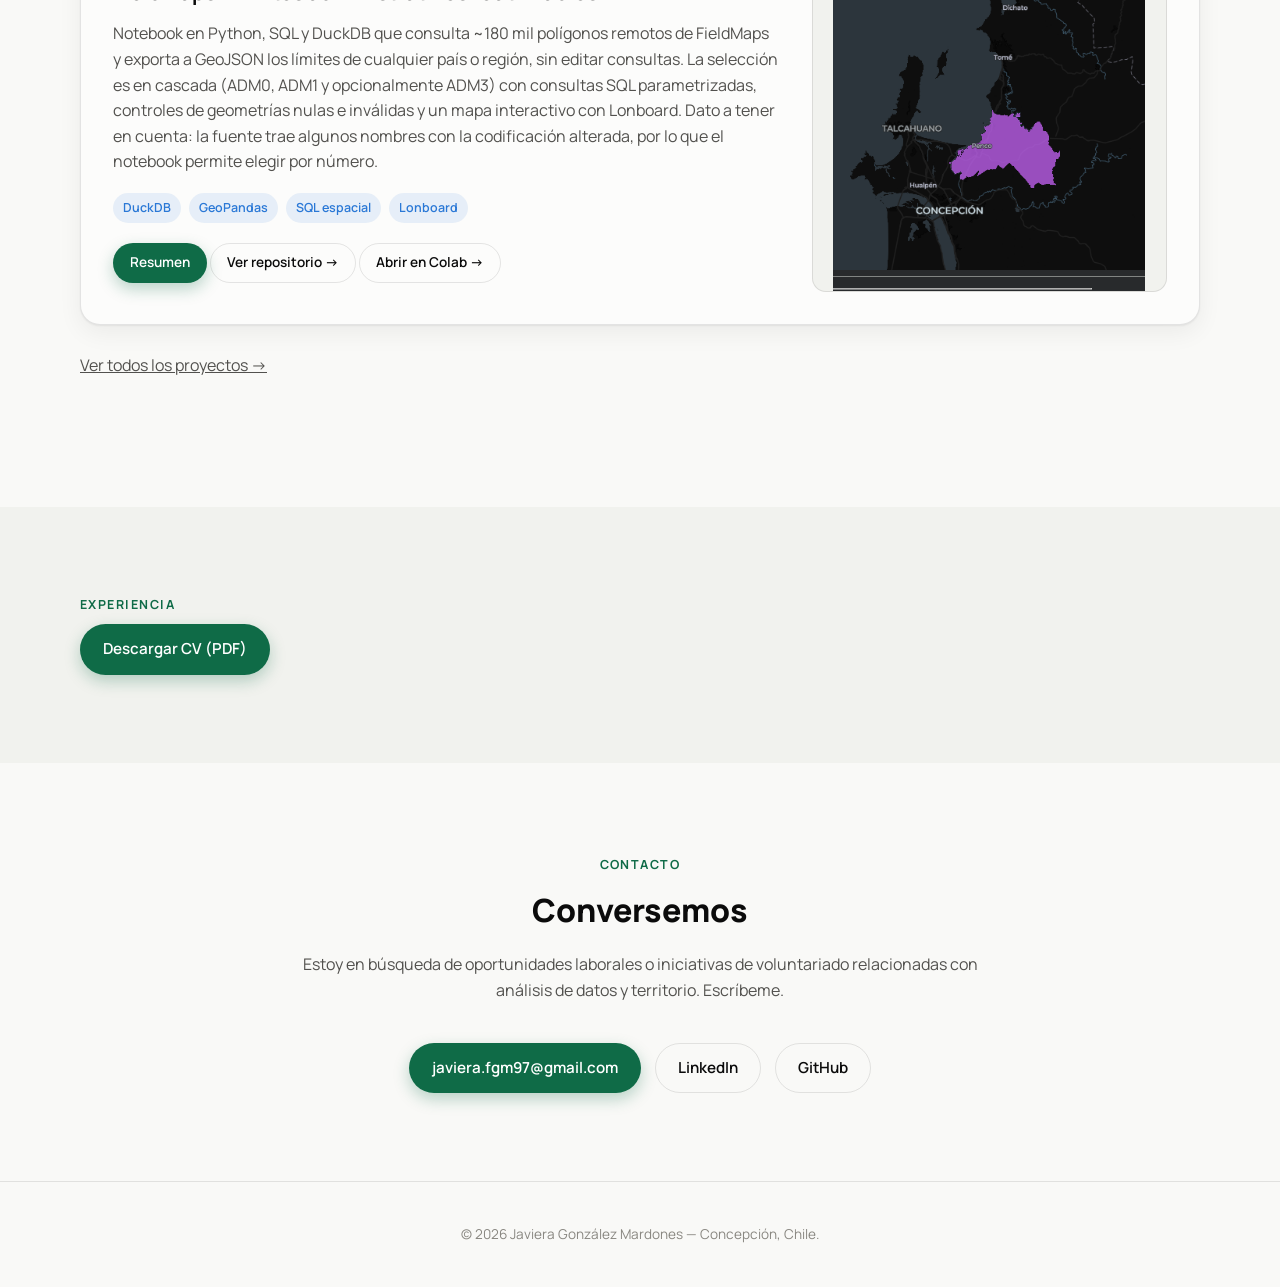
==== commit b1d4df3c: "Update sitemap and add navigation link for FieldMaps project - Updated last modification dates in si" ====
--- a/index.html
+++ b/index.html
@@ -237,7 +237,8 @@
             <li>SQL espacial</li>
             <li>Lonboard</li>
           </ul>
-          <a class="btn btn-small btn-primary" href="https://github.com/Zelaznog-J/fieldmaps_boundaries" target="_blank" rel="noopener">Ver repositorio →</a>
+          <a class="btn btn-small btn-primary" href="proyectos/fieldmaps/">Resumen</a>
+          <a class="btn btn-small btn-ghost" href="https://github.com/Zelaznog-J/fieldmaps_boundaries" target="_blank" rel="noopener">Ver repositorio →</a>
           <a class="btn btn-small btn-ghost" href="https://colab.research.google.com/github/Zelaznog-J/fieldmaps_boundaries/blob/main/FieldMaps_geoboundaries_reutilizable.ipynb" target="_blank" rel="noopener">Abrir en Colab →</a>
         </div>
         <figure class="project-featured-image">
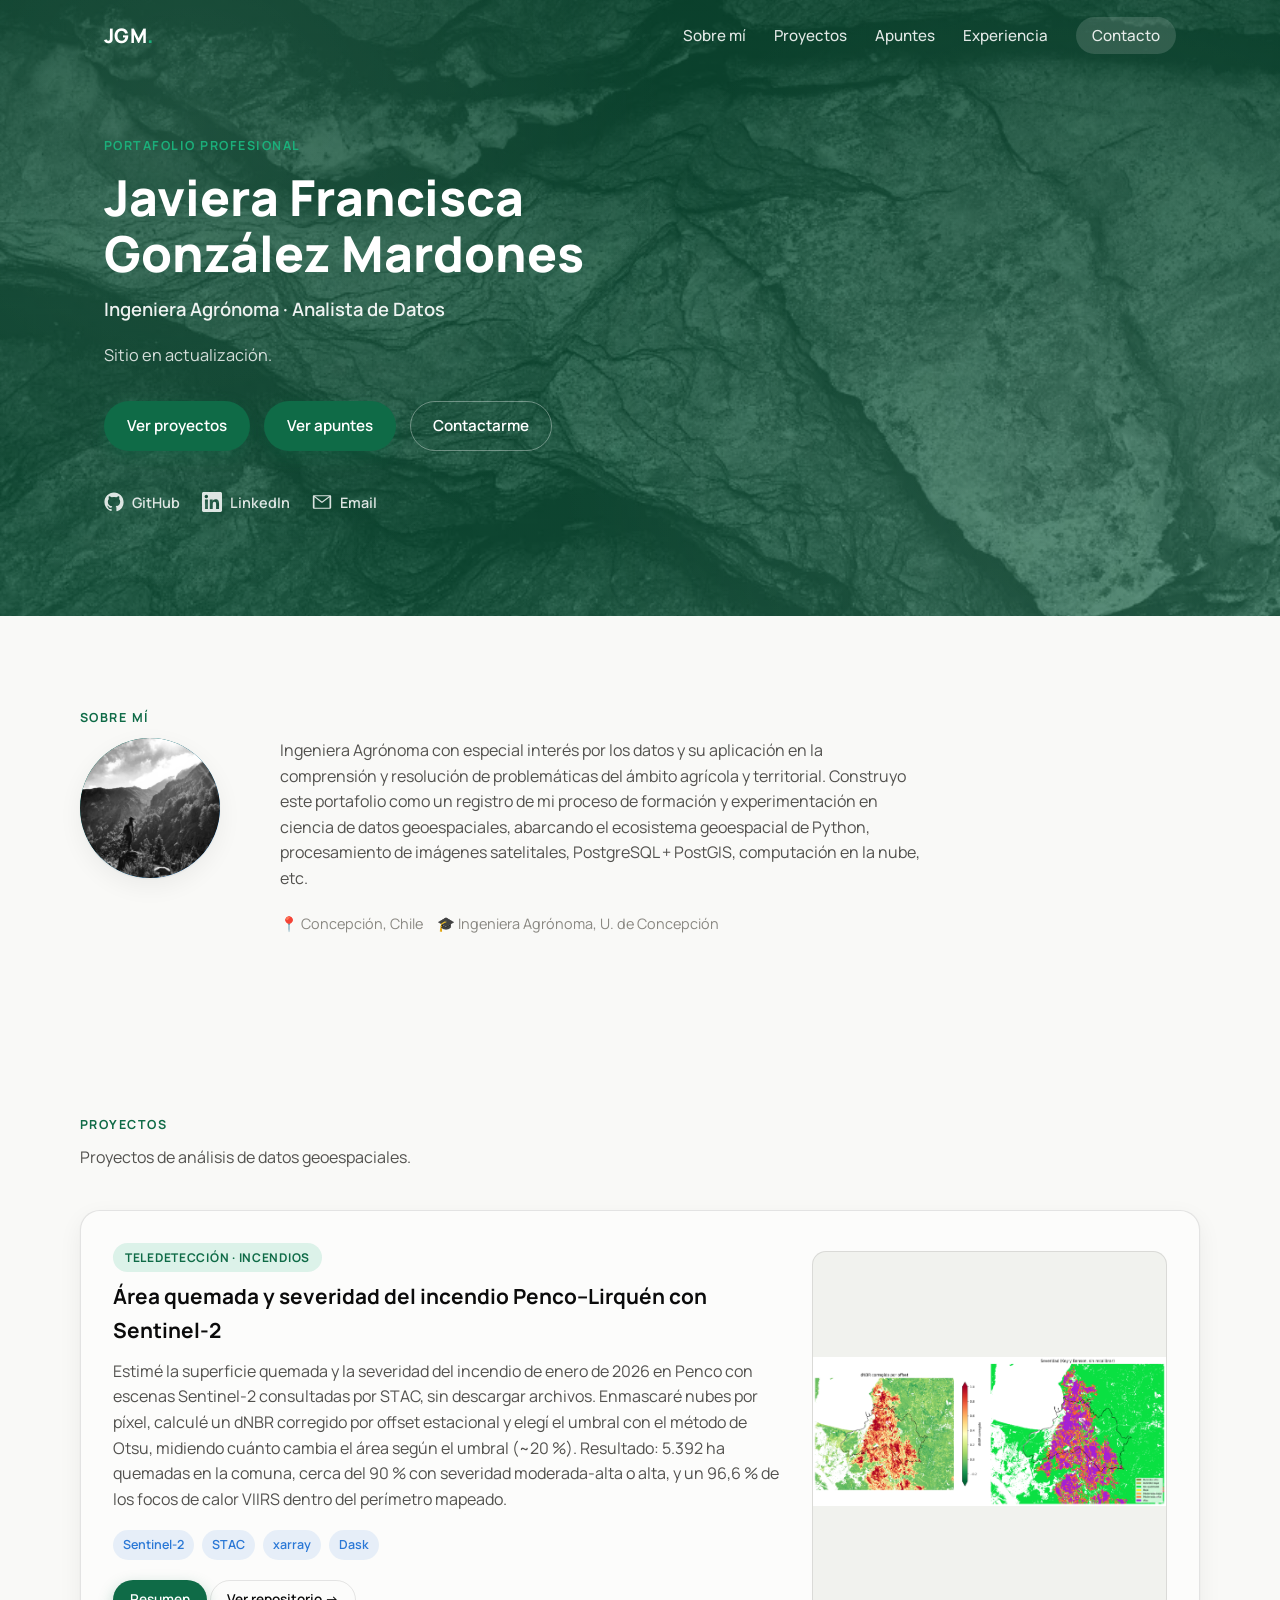
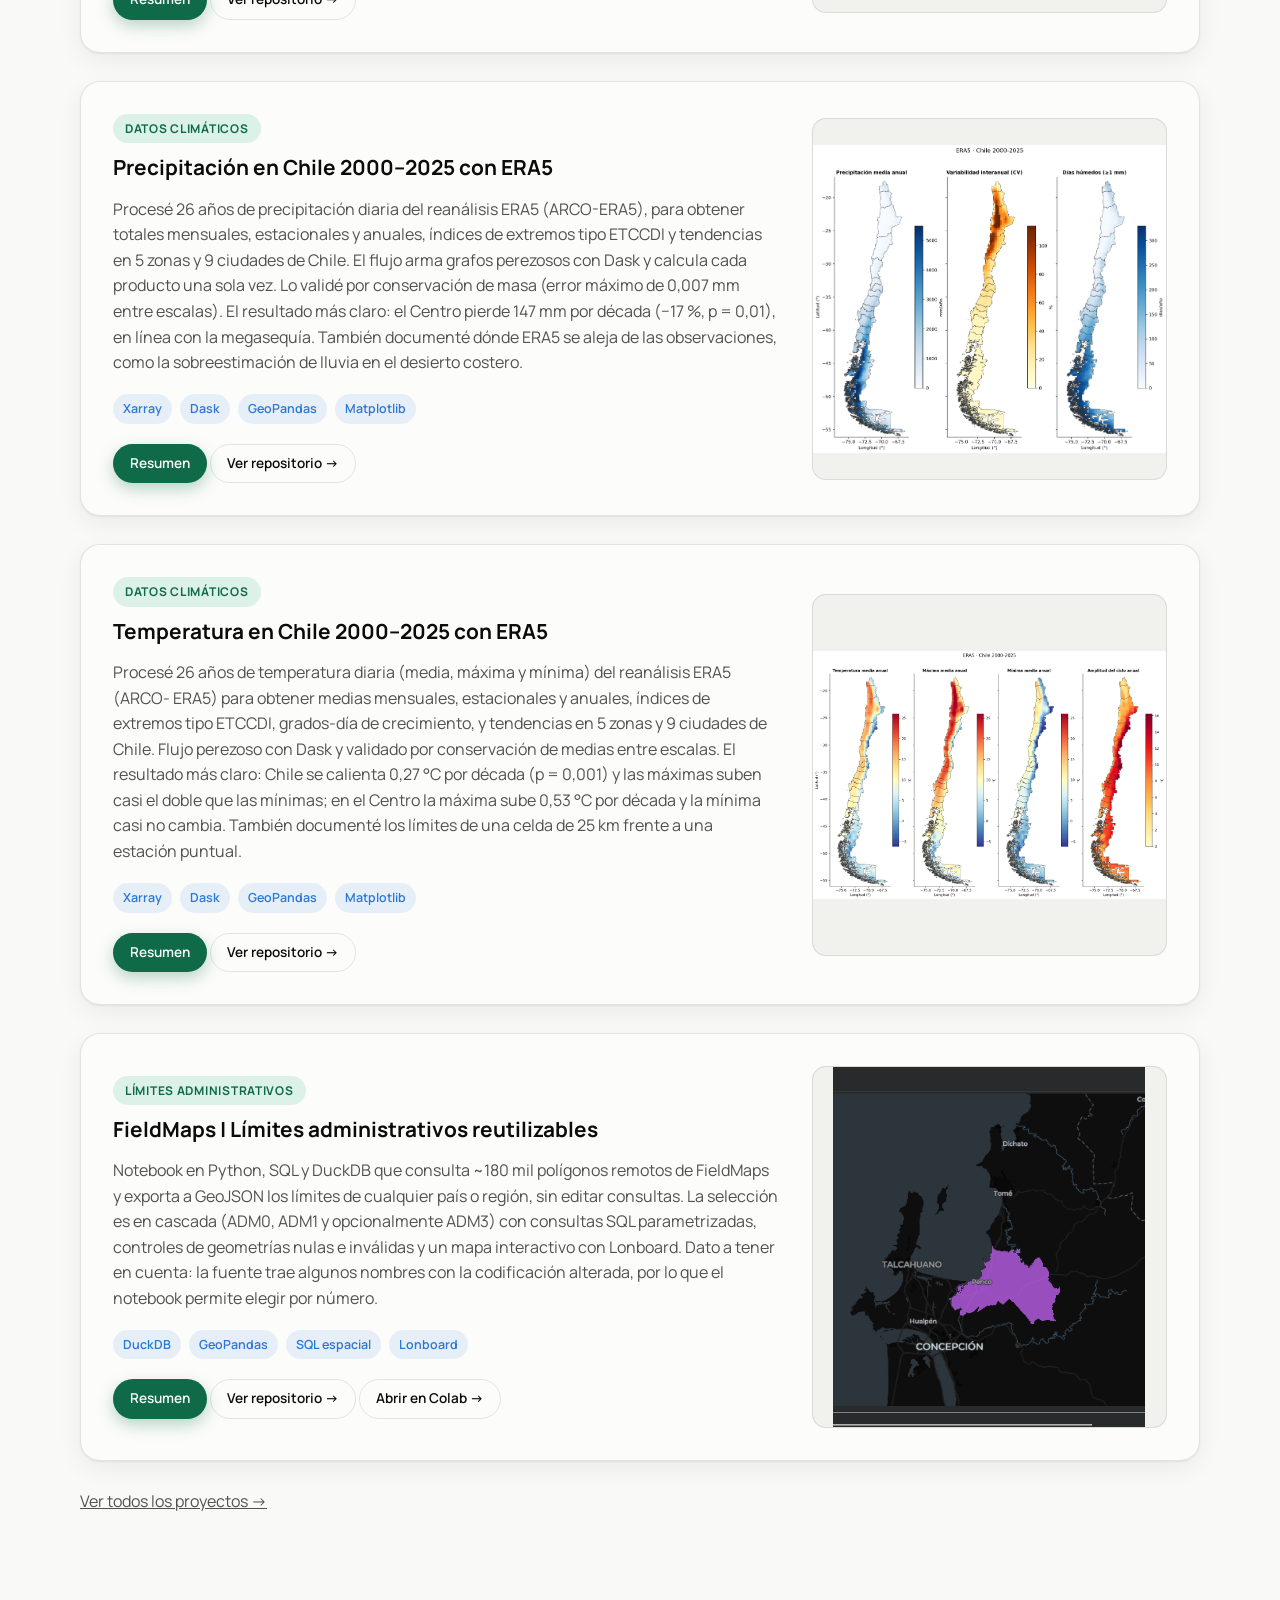
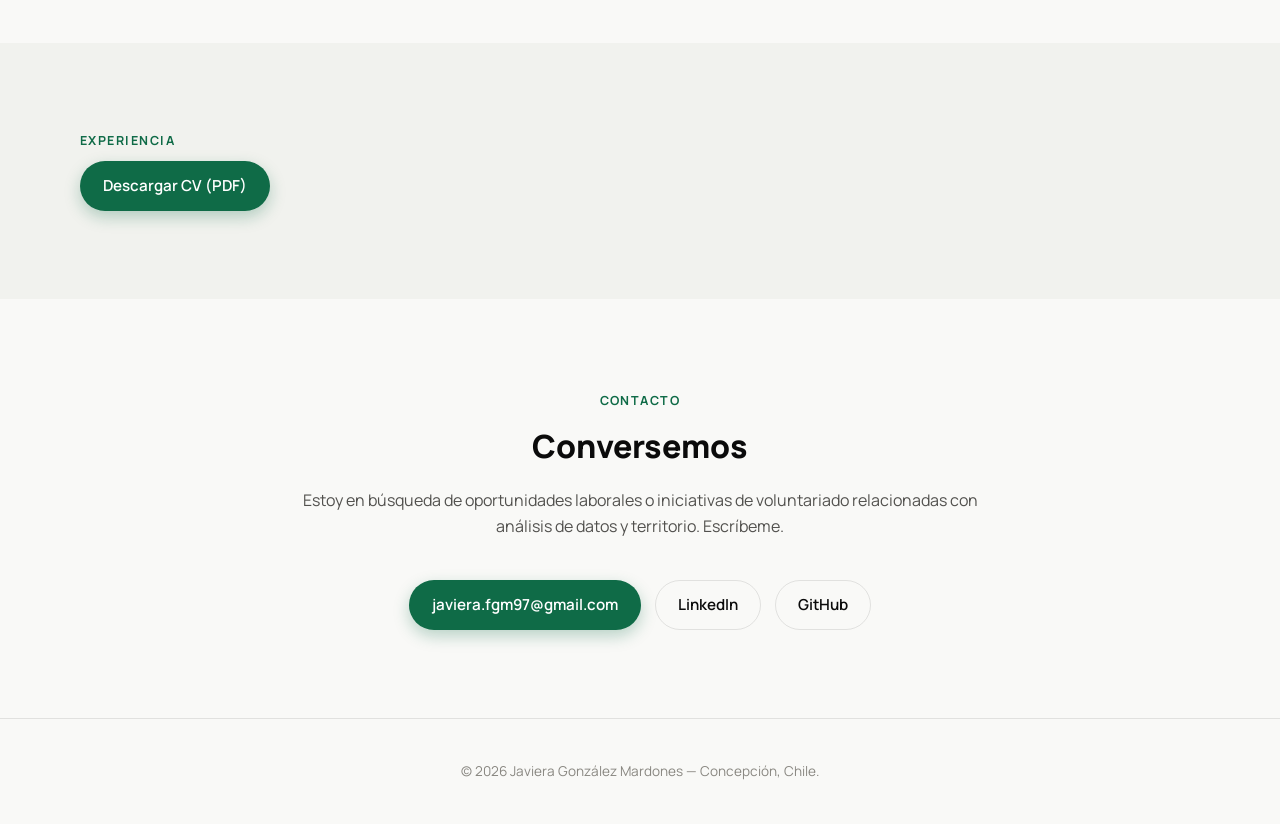
==== commit 15252a1e: "Update portfolio description and remove outdated project details" ====
--- a/index.html
+++ b/index.html
@@ -78,9 +78,10 @@
           <p>
             Ingeniera Agrónoma con especial interés por los datos y su aplicación 
             en la comprensión y resolución de problemáticas del ámbito agrícola y territorial. 
-            Tengo dominio de Excel, Python, R, SQL y QGIS. Además, tengo experiencia en el
-            uso de Google Earth Engine y herramientas del ecosistema geoespacial de Python para el 
-            procesamiento de imágenes satelitales, análisis geoespacial y procesamiento de datos en la nube.
+            Construyo este portafolio como un registro de mi proceso de formación y experimentación 
+            en ciencia de datos geoespaciales, abarcando el ecosistema geoespacial de Python, 
+            procesamiento de imágenes satelitales, PostgreSQL + PostGIS, computación en la nube, etc.
+            
           </p>
           <div class="about-meta">
             <span>📍 Concepción, Chile</span>
@@ -191,35 +192,6 @@
       <article class="project-featured">
         <div class="project-featured-text">
           <span class="project-tag">Límites administrativos</span>
-          <h3>Extracción de límites administrativos con Overture Maps</h3>
-          <p>
-            Extraje los límites administrativos de Chile desde Overture Maps
-            con un flujo reproducible en DuckDB, que consulta los
-            GeoParquet directamente en S3 sin descargarlos completos. Filtré
-            por país y por límites terrestres, sin bbox, para conservar las
-            islas, y exporté un archivo por nivel a GeoJSON y GeoPackage. El
-            resultado: 16 regiones y 56 provincias completas, y 352
-            localidades asociadas al nivel comunal. Información importante:
-            Chile no trae <code>localadmin</code> en Overture, las comunas
-            vienen como <code>locality</code> y no calzan 1:1 con las 346
-            oficiales, es posible que existan duplicados.
-          </p>
-          <ul class="tool-list">
-            <li>GeoPandas</li>
-            <li>DuckDB</li>
-            <li>Overture Maps</li>
-          </ul>
-          <a class="btn btn-small btn-primary" href="proyectos/overture/">Resumen</a>
-          <a class="btn btn-small btn-ghost" href="https://github.com/Zelaznog-J/adm_bounds_overture" target="_blank" rel="noopener">Ver repositorio →</a>
-        </div>
-        <figure class="project-featured-image">
-          <img src="proyectos/overture/img/01_niveles_administrativos.png" alt="Mapa de Chile con límites administrativos de regiones, provincias y localidades extraídos de Overture Maps">
-        </figure>
-      </article>
-
-      <article class="project-featured">
-        <div class="project-featured-text">
-          <span class="project-tag">Límites administrativos</span>
           <h3>FieldMaps | Límites administrativos reutilizables</h3>
           <p>
             Notebook en Python, SQL y DuckDB que consulta ~180 mil polígonos
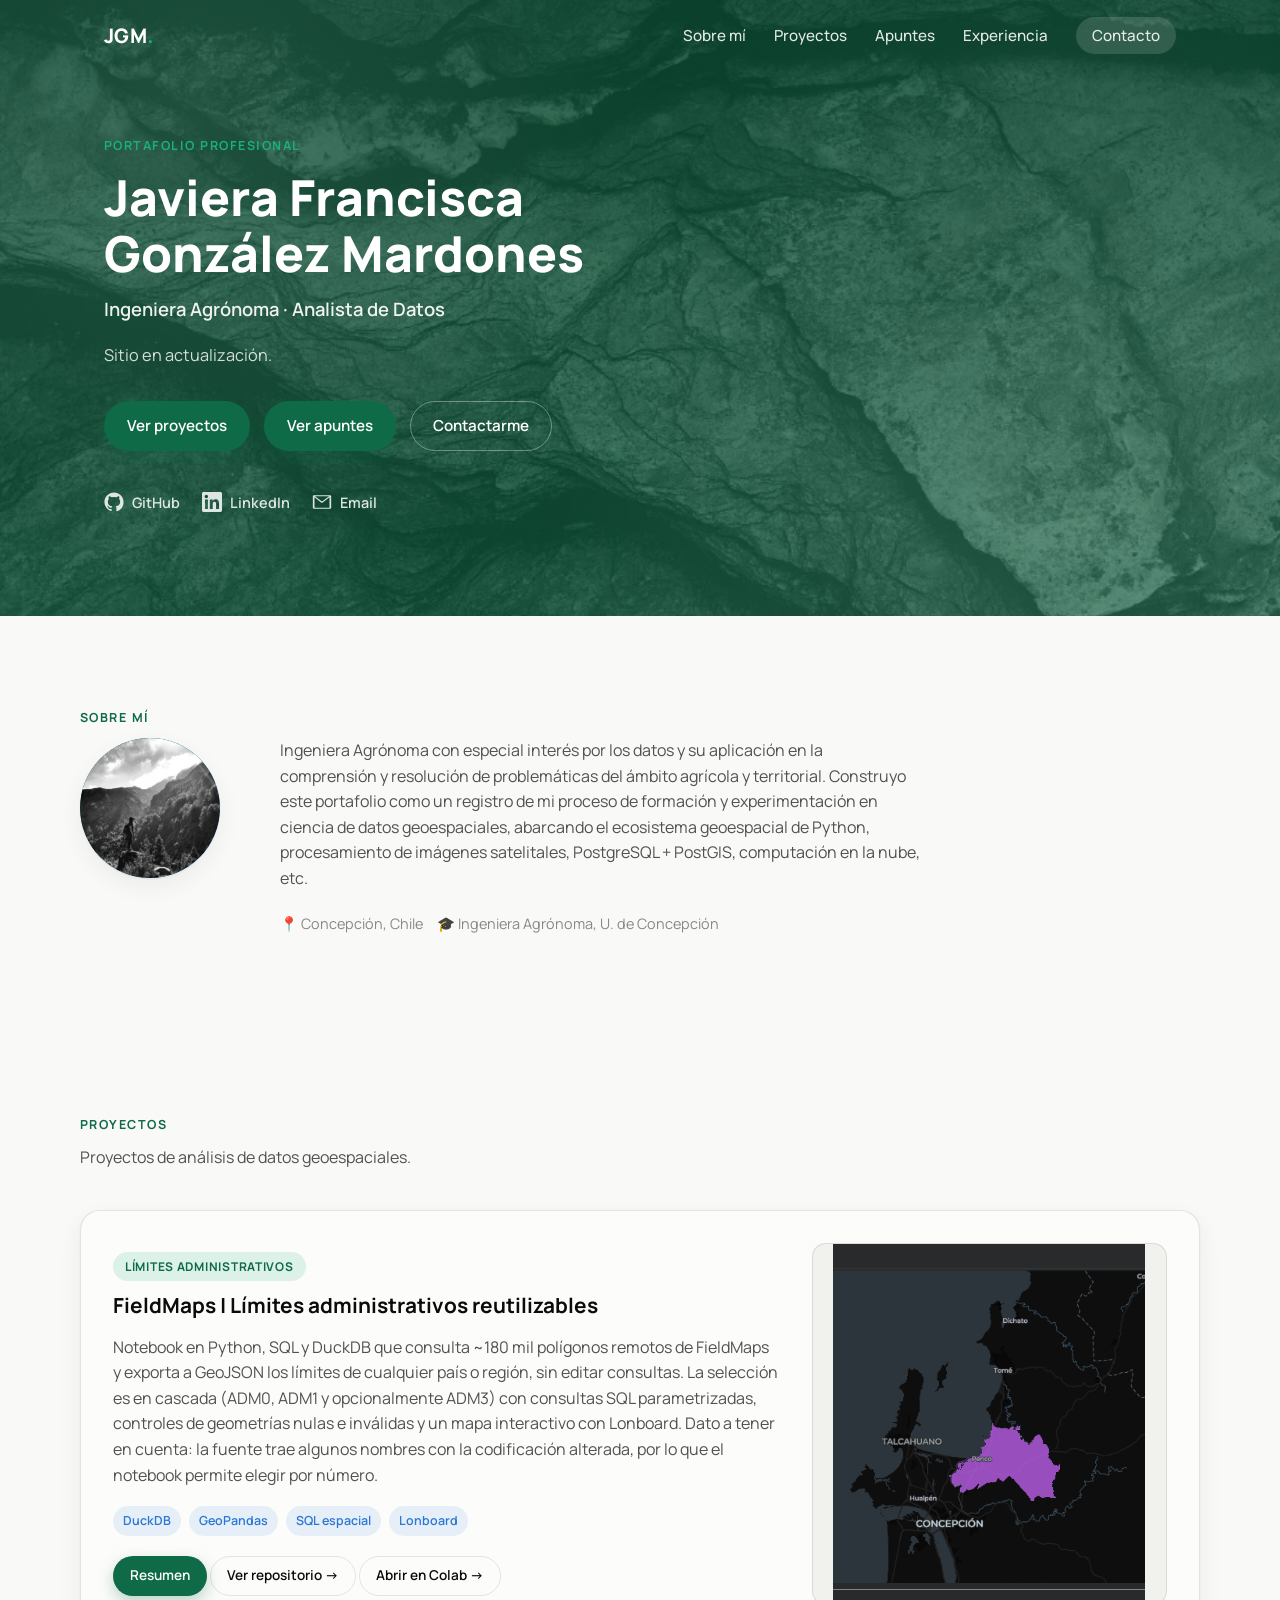
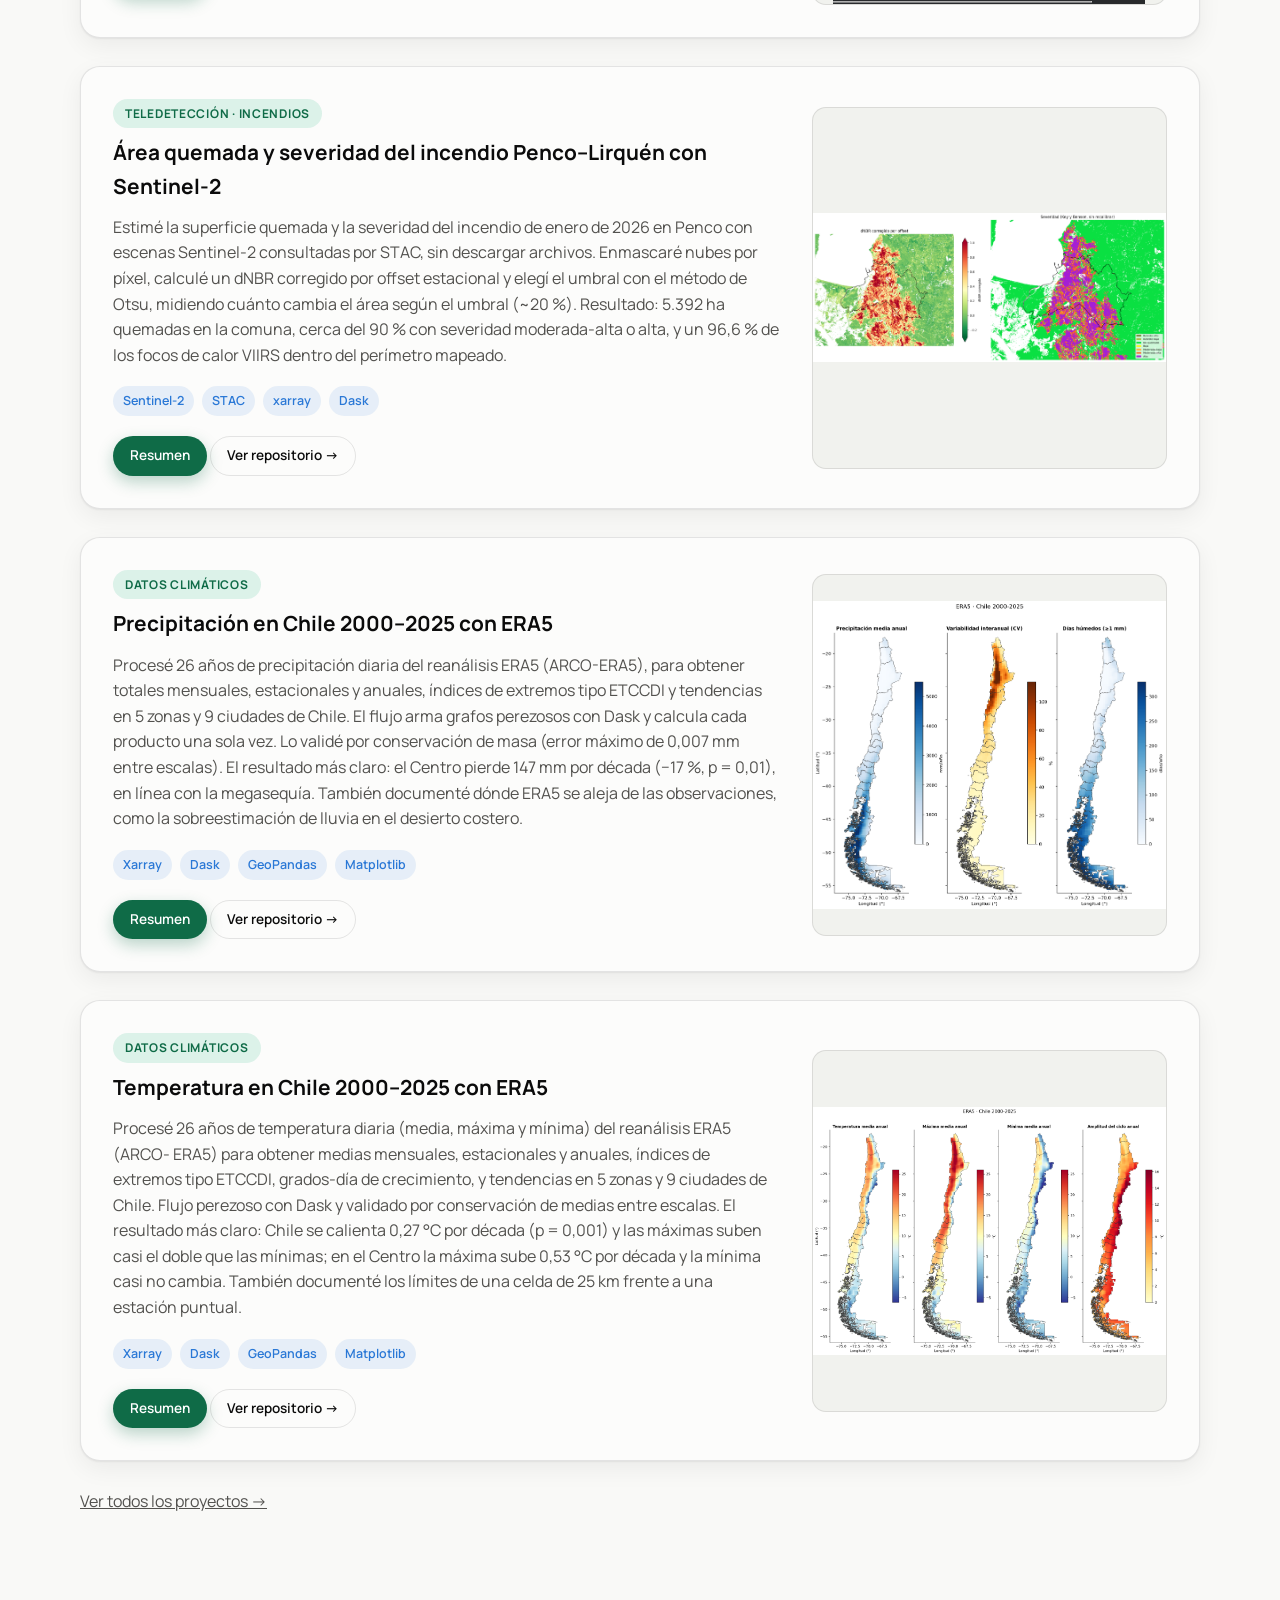
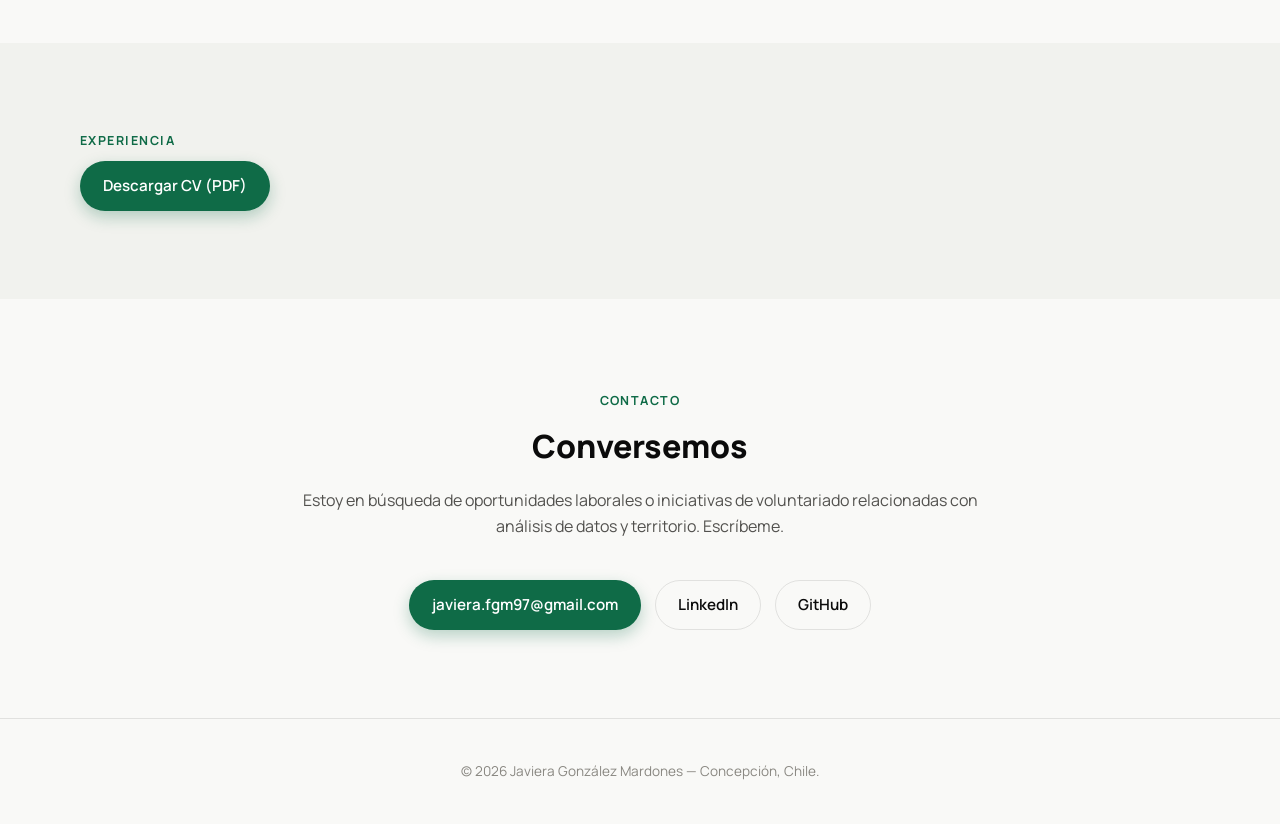
==== commit 065f70a6: "Add featured project section for FieldMaps with detailed description and links" ====
--- a/index.html
+++ b/index.html
@@ -101,6 +101,35 @@
       
       <article class="project-featured">
         <div class="project-featured-text">
+          <span class="project-tag">Límites administrativos</span>
+          <h3>FieldMaps | Límites administrativos reutilizables</h3>
+          <p>
+            Notebook en Python, SQL y DuckDB que consulta ~180 mil polígonos
+            remotos de FieldMaps y exporta a GeoJSON los límites de cualquier
+            país o región, sin editar consultas. La selección es en cascada
+            (ADM0, ADM1 y opcionalmente ADM3) con consultas SQL parametrizadas,
+            controles de geometrías nulas e inválidas y un mapa interactivo
+            con Lonboard. Dato a tener en cuenta: la fuente trae algunos
+            nombres con la codificación alterada, por lo que el notebook
+            permite elegir por número.
+          </p>
+          <ul class="tool-list">
+            <li>DuckDB</li>
+            <li>GeoPandas</li>
+            <li>SQL espacial</li>
+            <li>Lonboard</li>
+          </ul>
+          <a class="btn btn-small btn-primary" href="proyectos/fieldmaps/">Resumen</a>
+          <a class="btn btn-small btn-ghost" href="https://github.com/Zelaznog-J/fieldmaps_boundaries" target="_blank" rel="noopener">Ver repositorio →</a>
+          <a class="btn btn-small btn-ghost" href="https://colab.research.google.com/github/Zelaznog-J/fieldmaps_boundaries/blob/main/FieldMaps_geoboundaries_reutilizable.ipynb" target="_blank" rel="noopener">Abrir en Colab →</a>
+        </div>
+        <figure class="project-featured-image">
+          <img src="img/fieldmaps-penco.png" alt="Mapa interactivo de la comuna de Penco, Región del Biobío, generado con Lonboard a partir de los límites de FieldMaps">
+        </figure>
+      </article>
+      
+      <article class="project-featured">
+        <div class="project-featured-text">
           <span class="project-tag">Teledetección · Incendios</span>
           <h3>Área quemada y severidad del incendio Penco–Lirquén con Sentinel-2</h3>
           <p>
@@ -189,34 +218,6 @@
         </figure>
       </article>
 
-      <article class="project-featured">
-        <div class="project-featured-text">
-          <span class="project-tag">Límites administrativos</span>
-          <h3>FieldMaps | Límites administrativos reutilizables</h3>
-          <p>
-            Notebook en Python, SQL y DuckDB que consulta ~180 mil polígonos
-            remotos de FieldMaps y exporta a GeoJSON los límites de cualquier
-            país o región, sin editar consultas. La selección es en cascada
-            (ADM0, ADM1 y opcionalmente ADM3) con consultas SQL parametrizadas,
-            controles de geometrías nulas e inválidas y un mapa interactivo
-            con Lonboard. Dato a tener en cuenta: la fuente trae algunos
-            nombres con la codificación alterada, por lo que el notebook
-            permite elegir por número.
-          </p>
-          <ul class="tool-list">
-            <li>DuckDB</li>
-            <li>GeoPandas</li>
-            <li>SQL espacial</li>
-            <li>Lonboard</li>
-          </ul>
-          <a class="btn btn-small btn-primary" href="proyectos/fieldmaps/">Resumen</a>
-          <a class="btn btn-small btn-ghost" href="https://github.com/Zelaznog-J/fieldmaps_boundaries" target="_blank" rel="noopener">Ver repositorio →</a>
-          <a class="btn btn-small btn-ghost" href="https://colab.research.google.com/github/Zelaznog-J/fieldmaps_boundaries/blob/main/FieldMaps_geoboundaries_reutilizable.ipynb" target="_blank" rel="noopener">Abrir en Colab →</a>
-        </div>
-        <figure class="project-featured-image">
-          <img src="img/fieldmaps-penco.png" alt="Mapa interactivo de la comuna de Penco, Región del Biobío, generado con Lonboard a partir de los límites de FieldMaps">
-        </figure>
-      </article>
 
       <p class="section-lead">
         <a href="proyectos/">Ver todos los proyectos →</a>
@@ -227,7 +228,7 @@
   <section class="section section-alt" id="experiencia">
     <div class="section-inner reveal">
       <span class="section-kicker">Experiencia</span>
-      <a class="btn btn-primary" href="assets/CV_Javiera_Gonzalez_Mardones.pdf" target="_blank" rel="noopener" download>Descargar CV (PDF)</a>
+      <a class="btn btn-primary" href="assets\CV_Javiera_González_Mardones.pdf" target="_blank" rel="noopener" download>Descargar CV (PDF)</a>
     </div>
   </section>
 
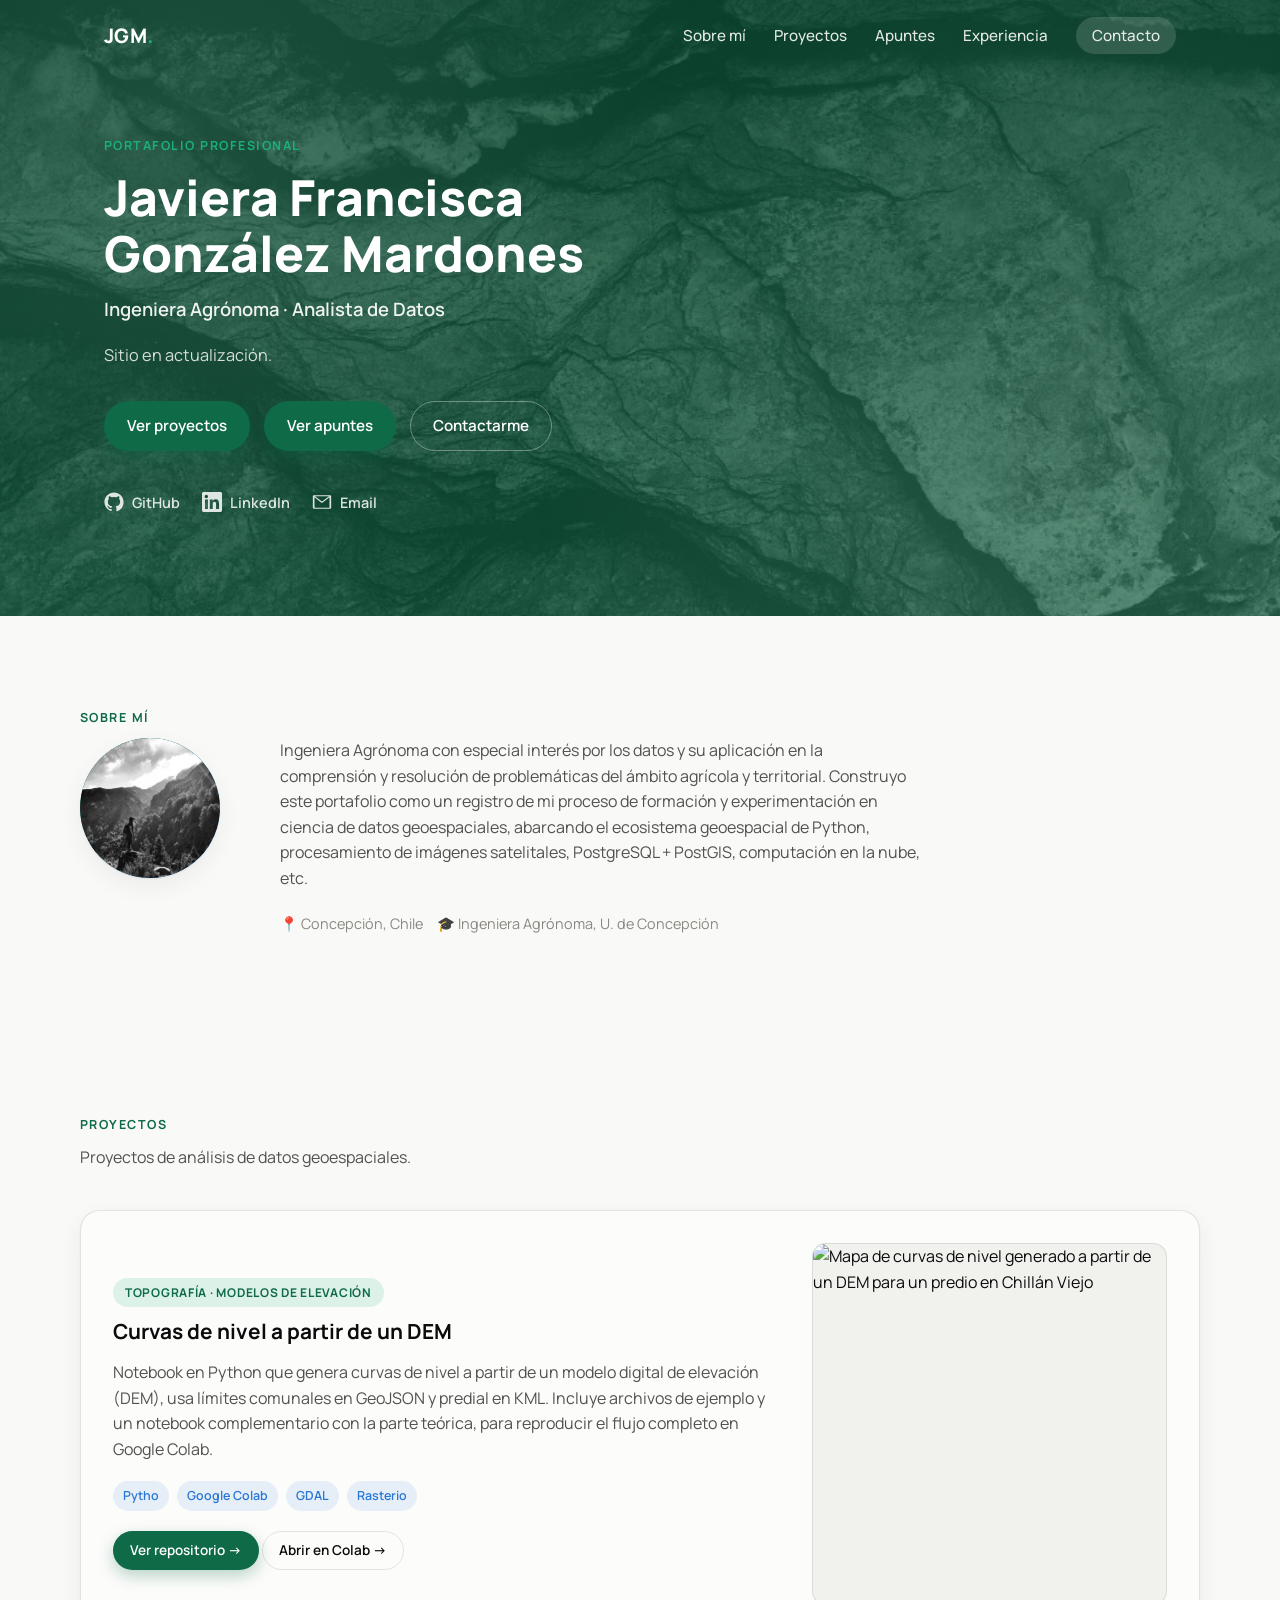
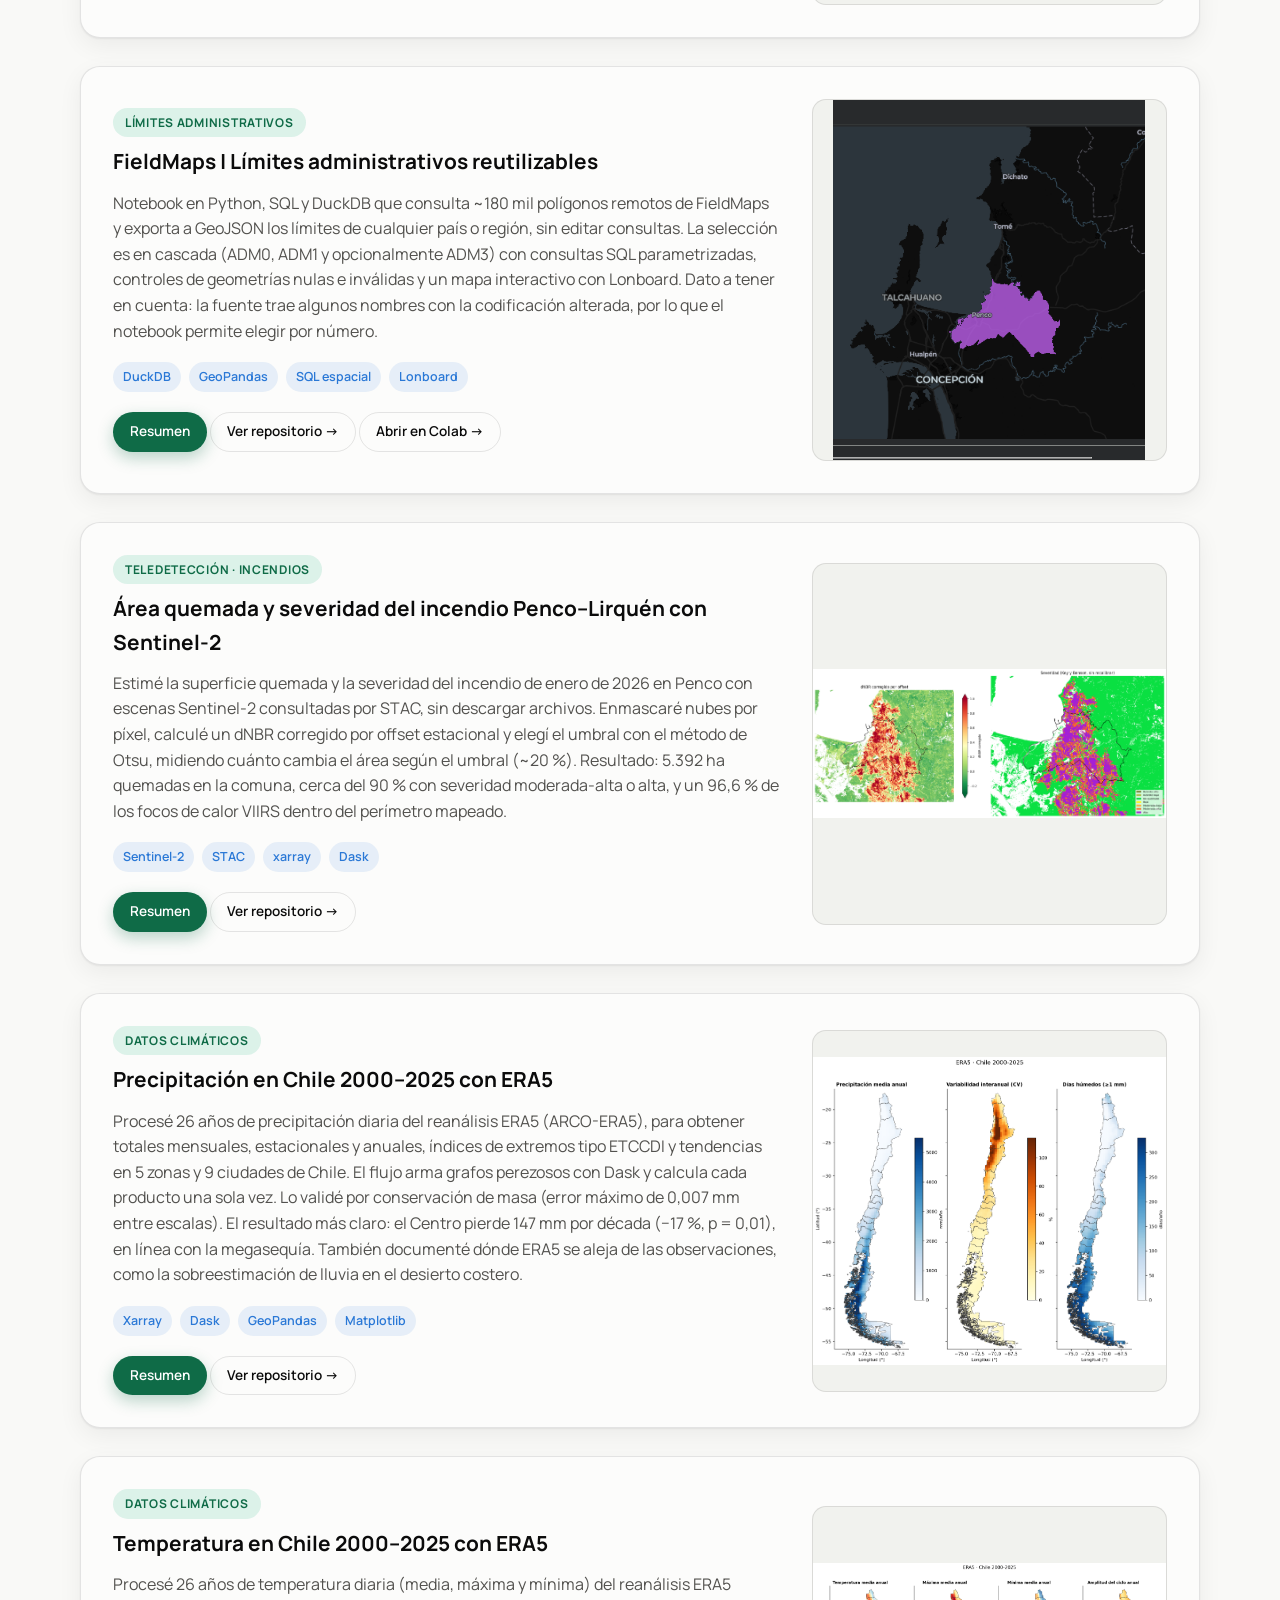
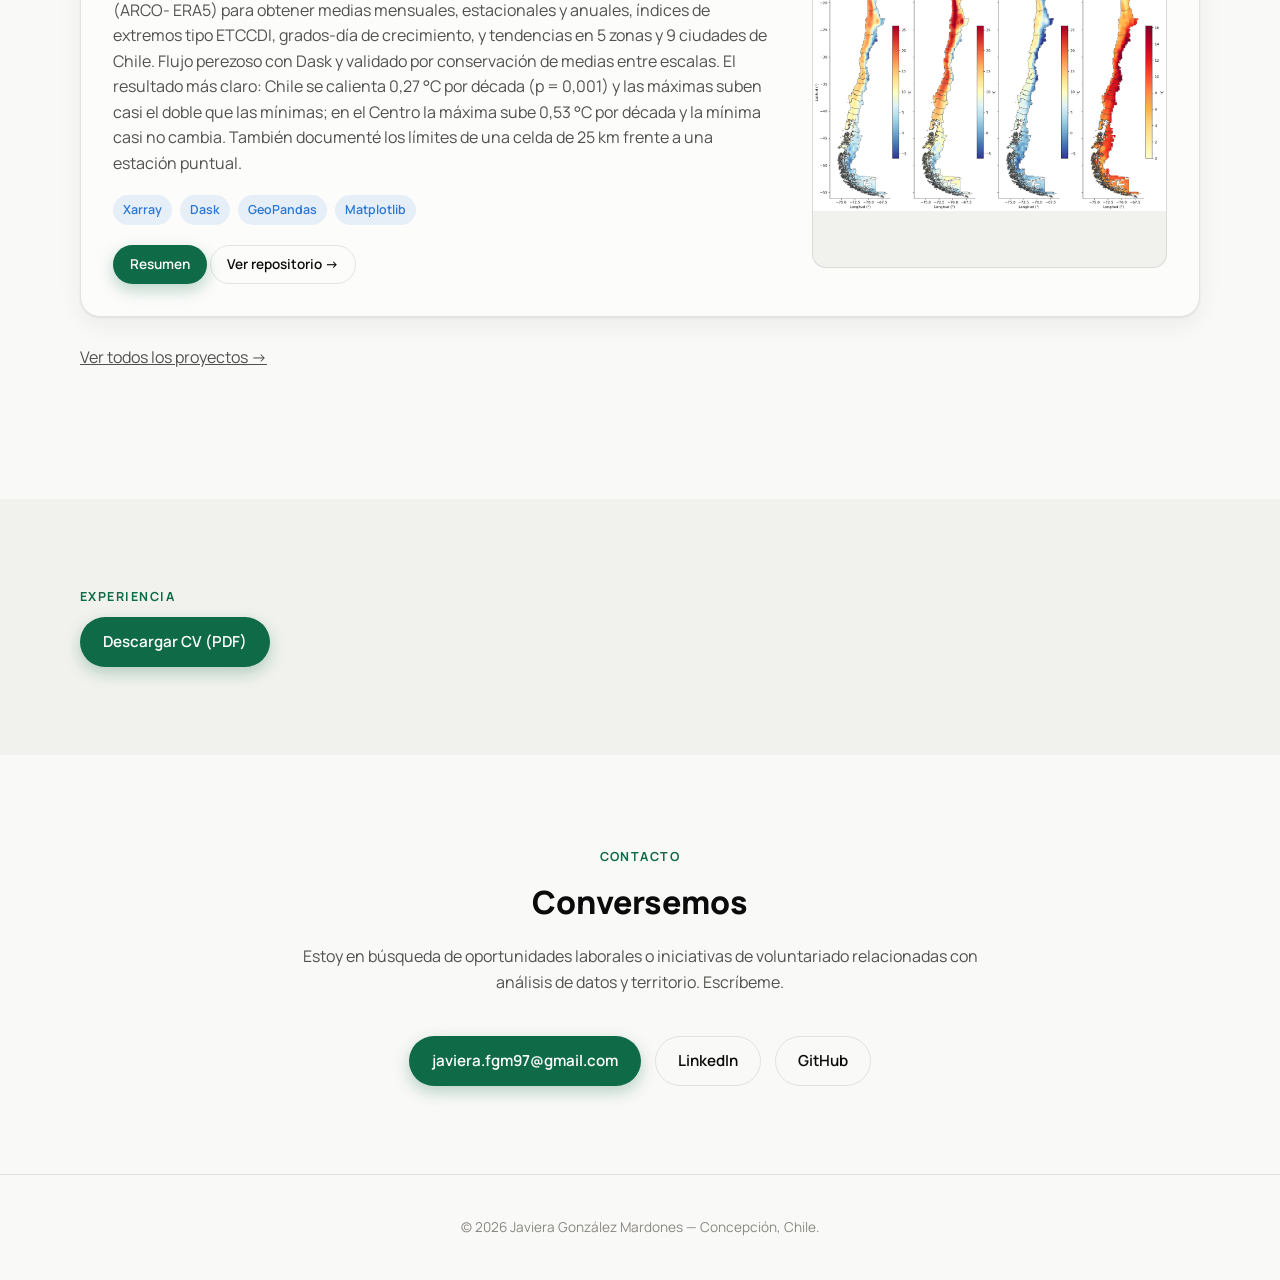
==== commit 75204b0b: "Add project feature for contour lines generation Added a new project feature section for generating " ====
--- a/index.html
+++ b/index.html
@@ -101,6 +101,29 @@
       
       <article class="project-featured">
         <div class="project-featured-text">
+          <span class="project-tag">Topografía · Modelos de elevación</span>
+          <h3>Curvas de nivel a partir de un DEM</h3>
+          <p>
+            Notebook en Python que genera curvas de nivel a partir de un
+            modelo digital de elevación (DEM), usa límites comunales en GeoJSON y predial en KML. Incluye archivos
+            de ejemplo y un notebook complementario con la parte teórica, para
+            reproducir el flujo completo en Google Colab.
+          </p>
+          <ul class="tool-list">
+            <li>Pytho</li>
+            <li>Google Colab</li>
+            <li>GDAL</li>
+            <li>Rasterio</li>
+          </ul>
+          <a class="btn btn-small btn-primary" href="https://github.com/Zelaznog-J/curvas-nivel" target="_blank" rel="noopener">Ver repositorio →</a>
+          <a class="btn btn-small btn-ghost" href="https://colab.research.google.com/github/Zelaznog-J/curvas-nivel/blob/main/dem_curvas_nivel.ipynb" target="_blank" rel="noopener">Abrir en Colab →</a>
+        </div>
+        <figure class="project-featured-image">
+          <img src="img/curvas-nivel.png" alt="Mapa de curvas de nivel generado a partir de un DEM para un predio en Chillán Viejo">
+        </figure>
+      </article>
+      <article class="project-featured">
+        <div class="project-featured-text">
           <span class="project-tag">Límites administrativos</span>
           <h3>FieldMaps | Límites administrativos reutilizables</h3>
           <p>
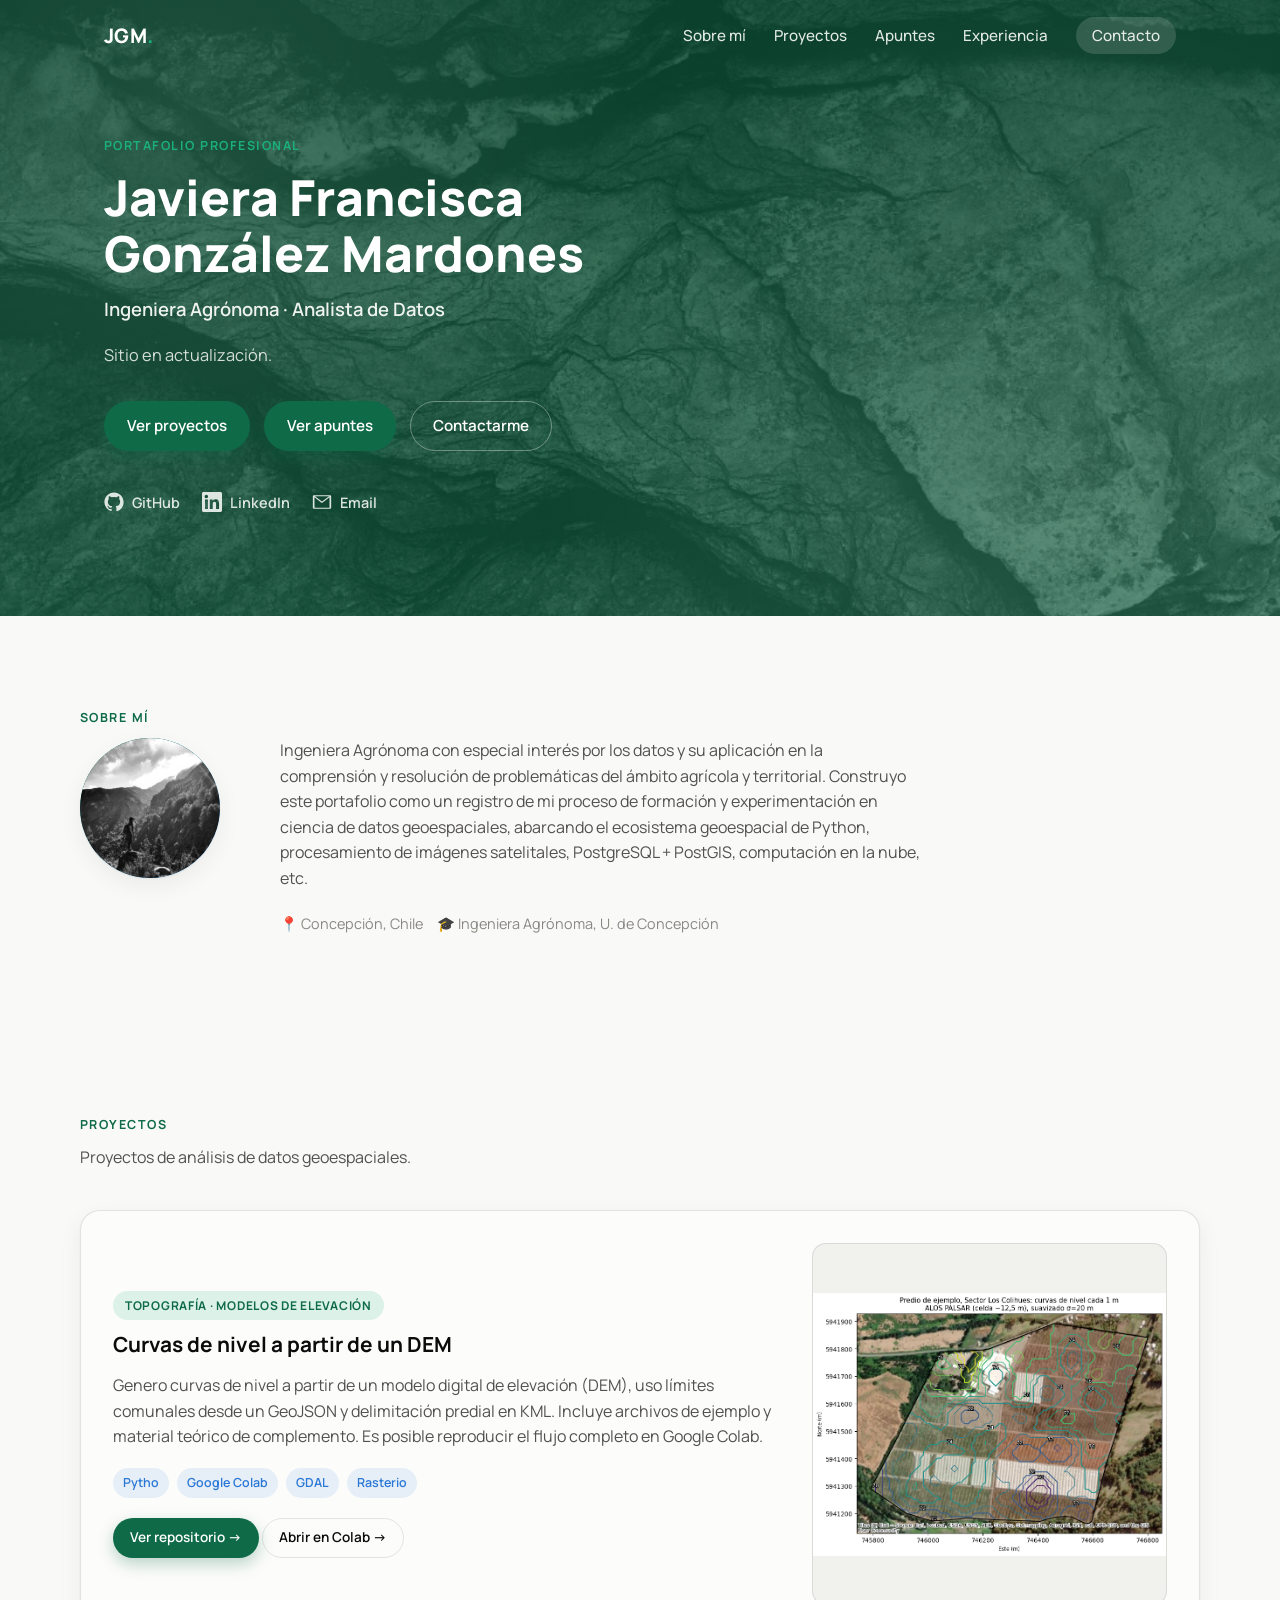
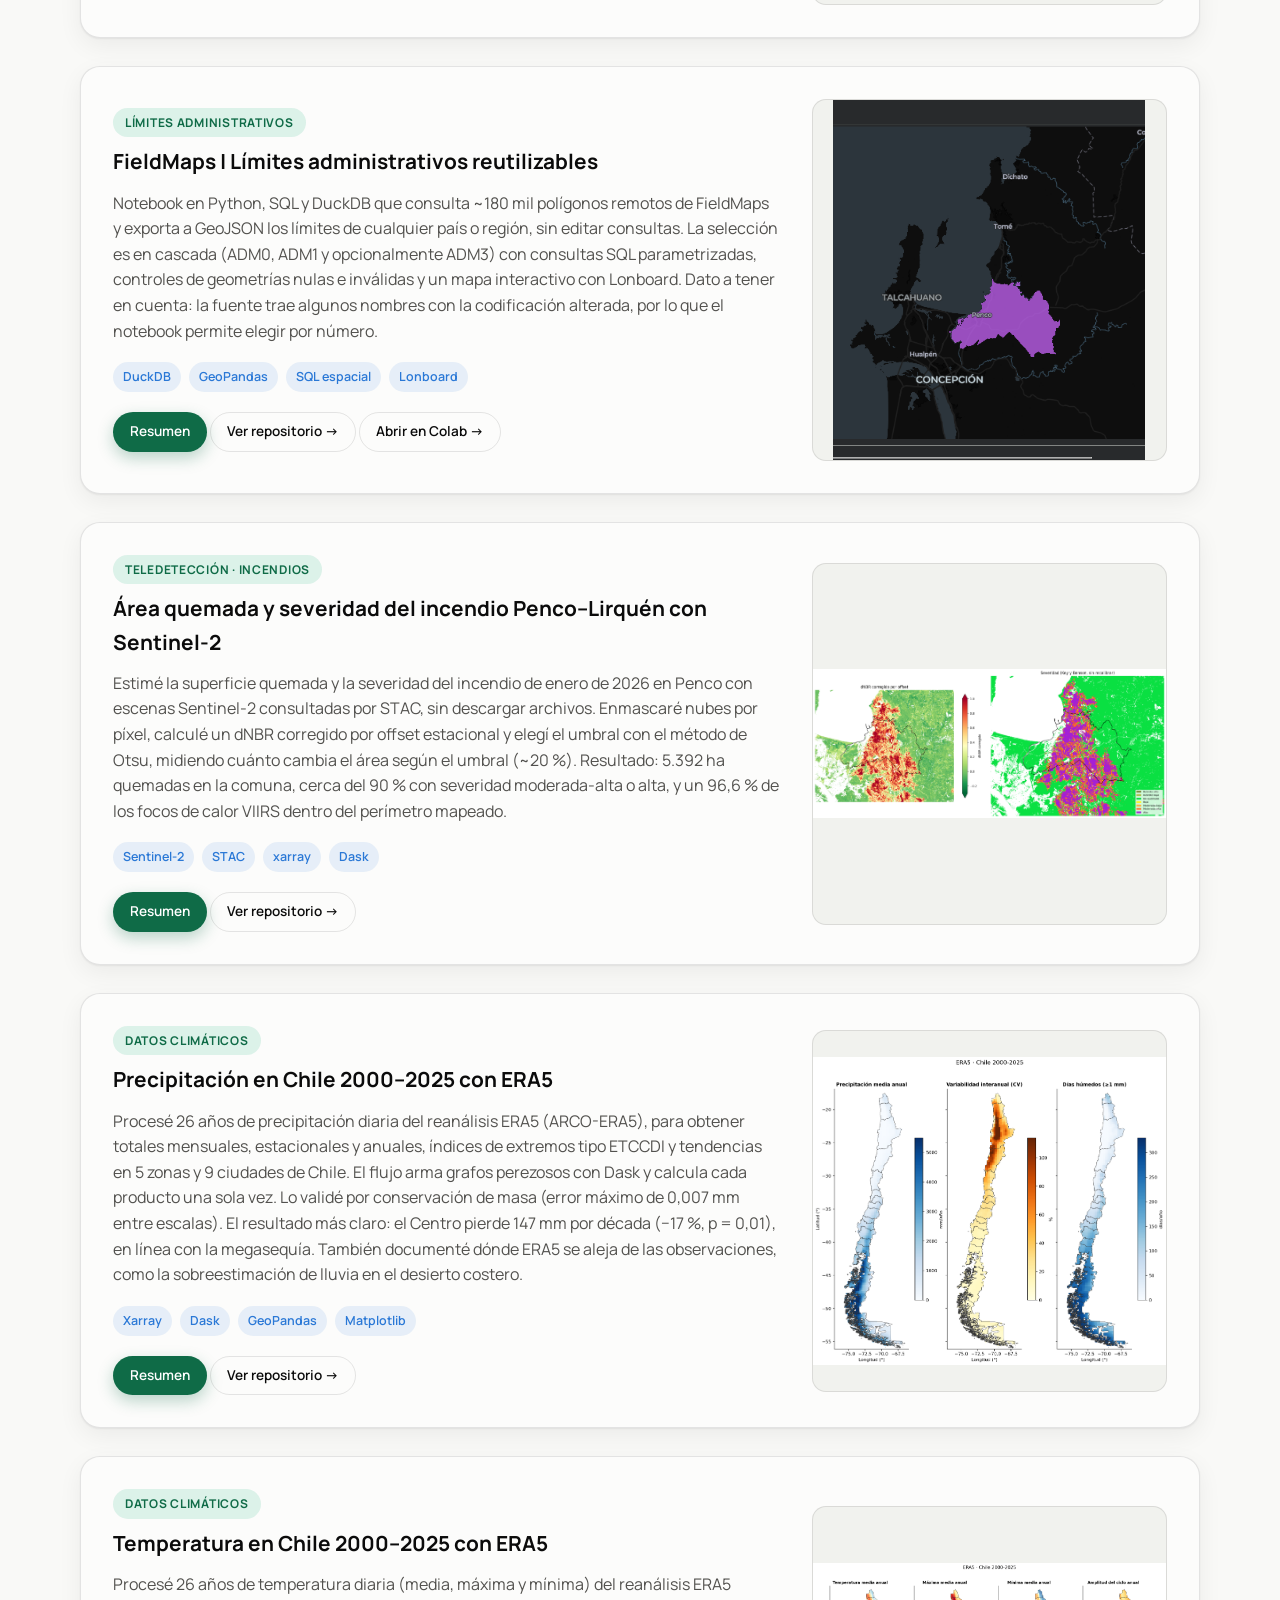
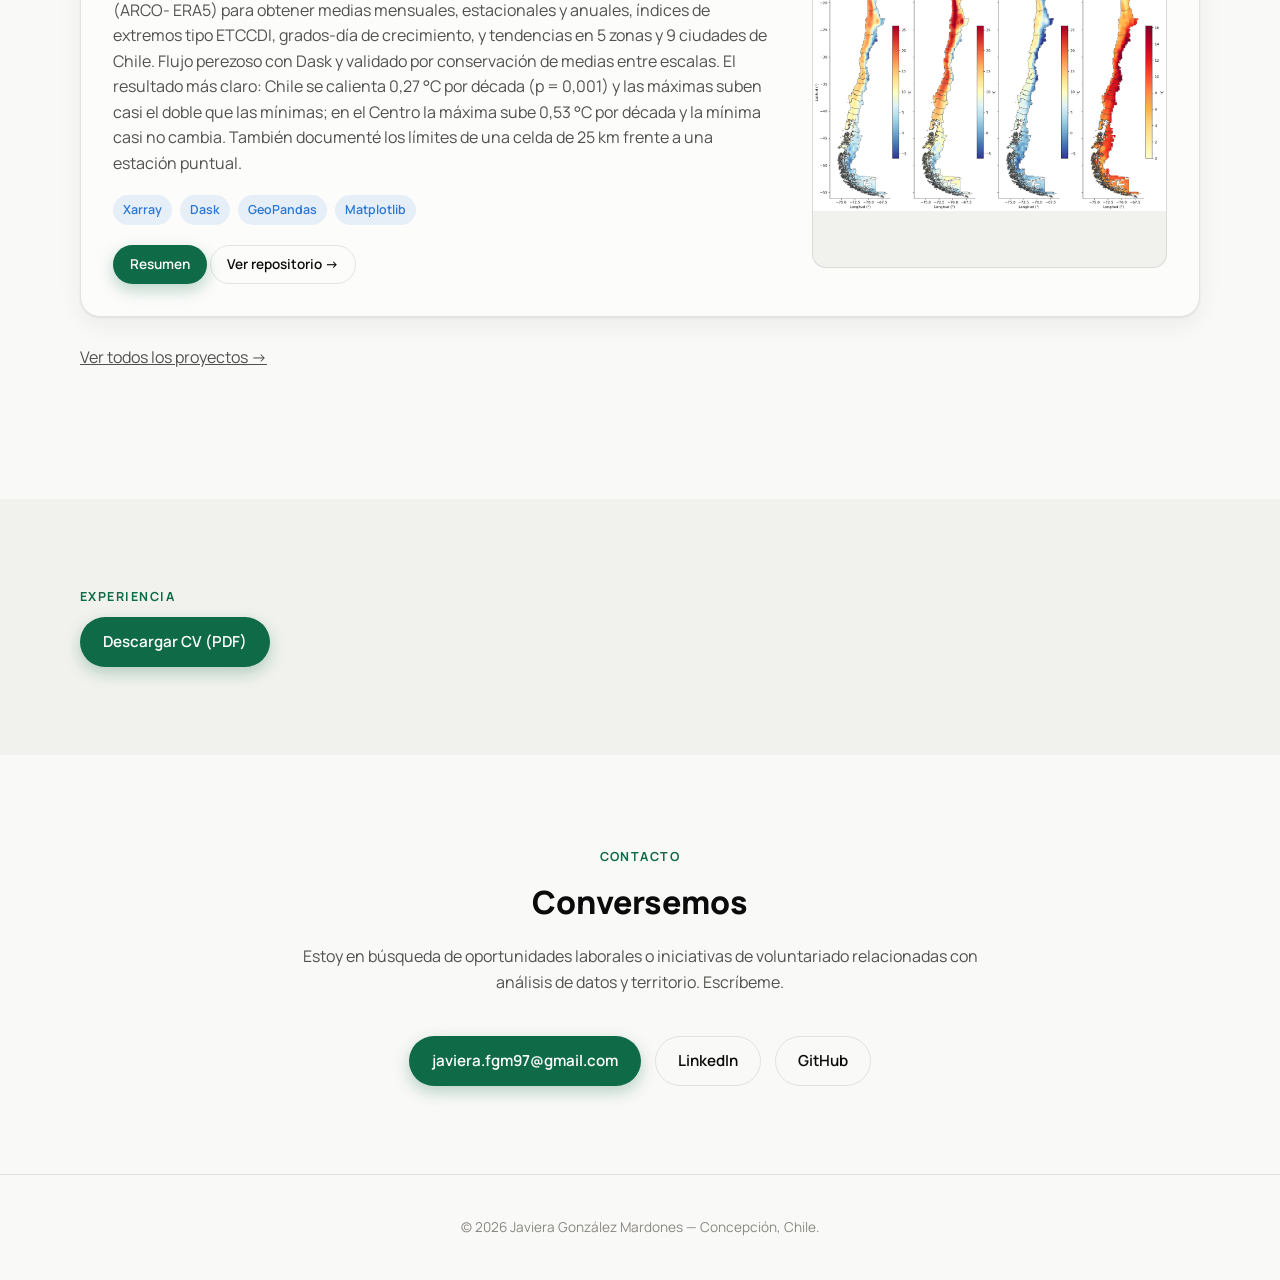
==== commit 27d5b602: "Update index.html" ====
--- a/index.html
+++ b/index.html
@@ -104,10 +104,9 @@
           <span class="project-tag">Topografía · Modelos de elevación</span>
           <h3>Curvas de nivel a partir de un DEM</h3>
           <p>
-            Notebook en Python que genera curvas de nivel a partir de un
-            modelo digital de elevación (DEM), usa límites comunales en GeoJSON y predial en KML. Incluye archivos
-            de ejemplo y un notebook complementario con la parte teórica, para
-            reproducir el flujo completo en Google Colab.
+            Genero curvas de nivel a partir de un modelo digital de elevación (DEM),
+            uso límites comunales desde un GeoJSON y delimitación predial en KML. Incluye archivos
+            de ejemplo y material teórico de complemento. Es posible reproducir el flujo completo en Google Colab.
           </p>
           <ul class="tool-list">
             <li>Pytho</li>
